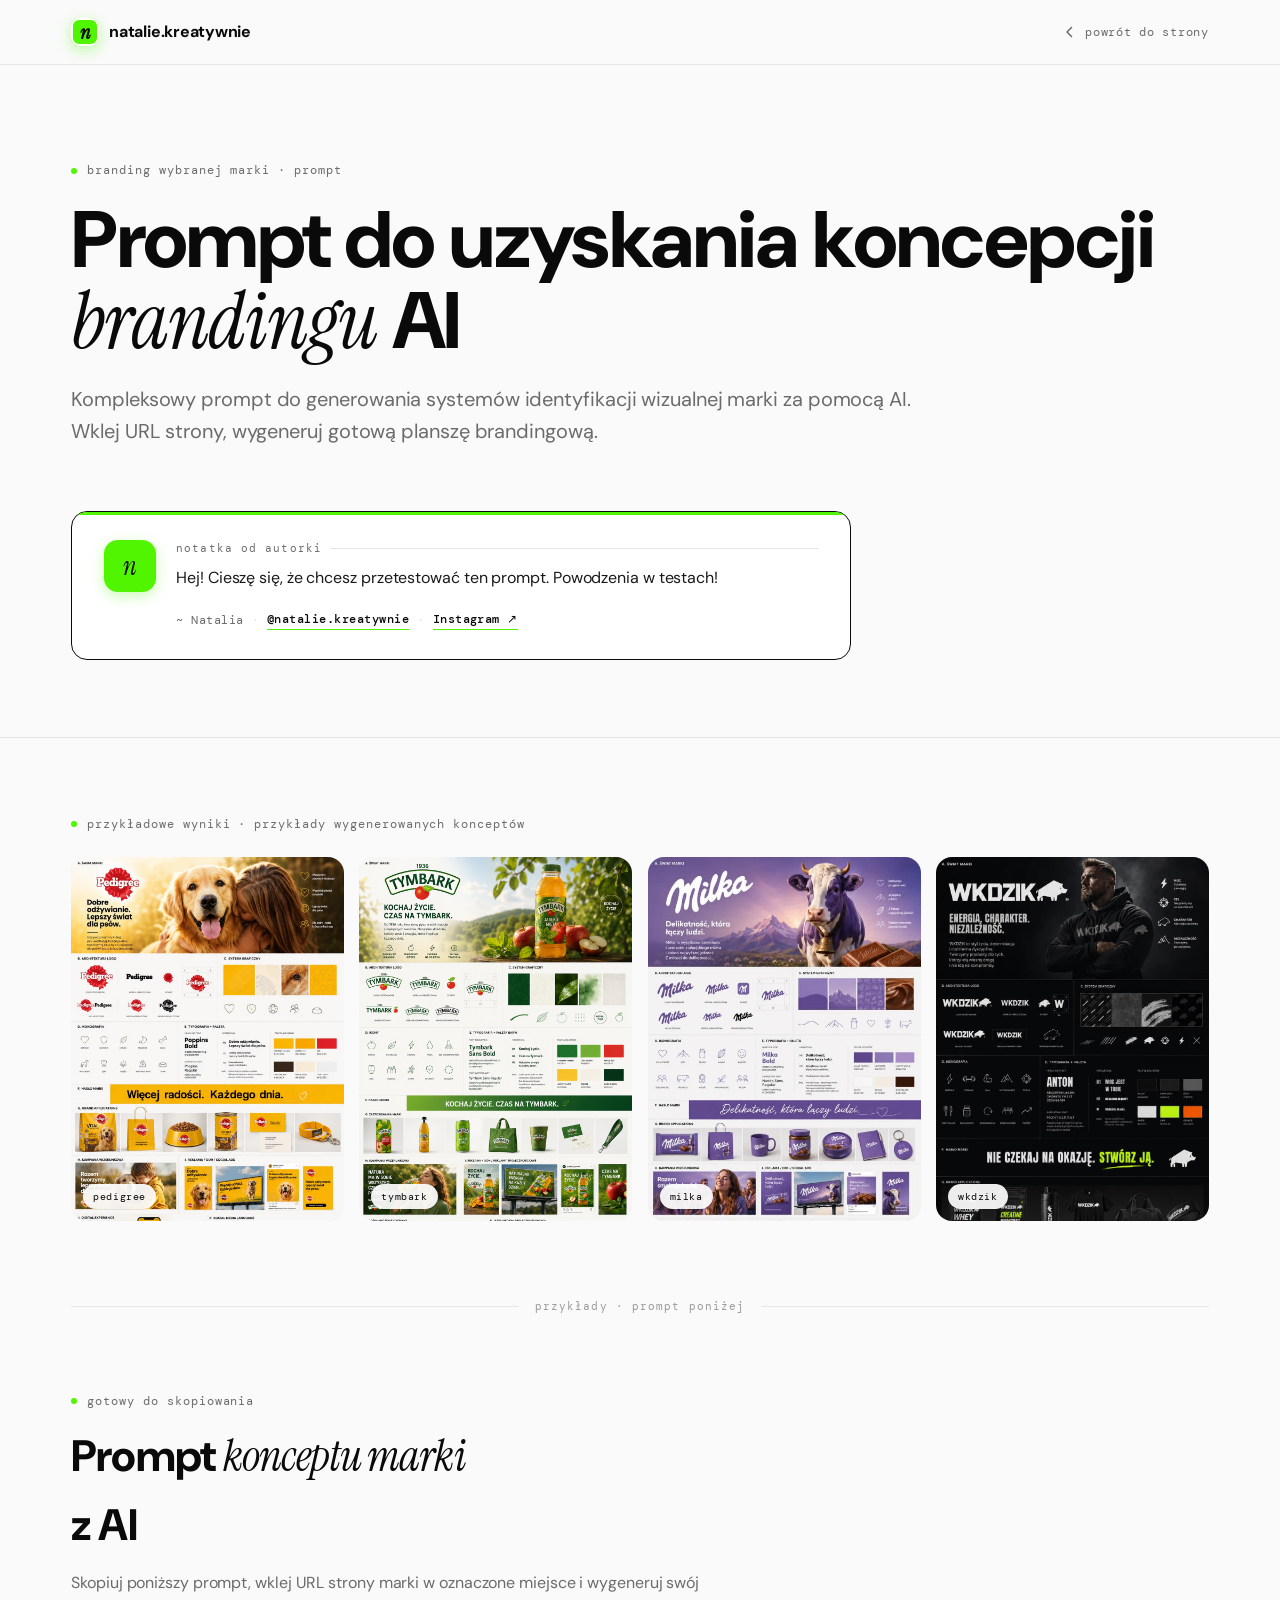
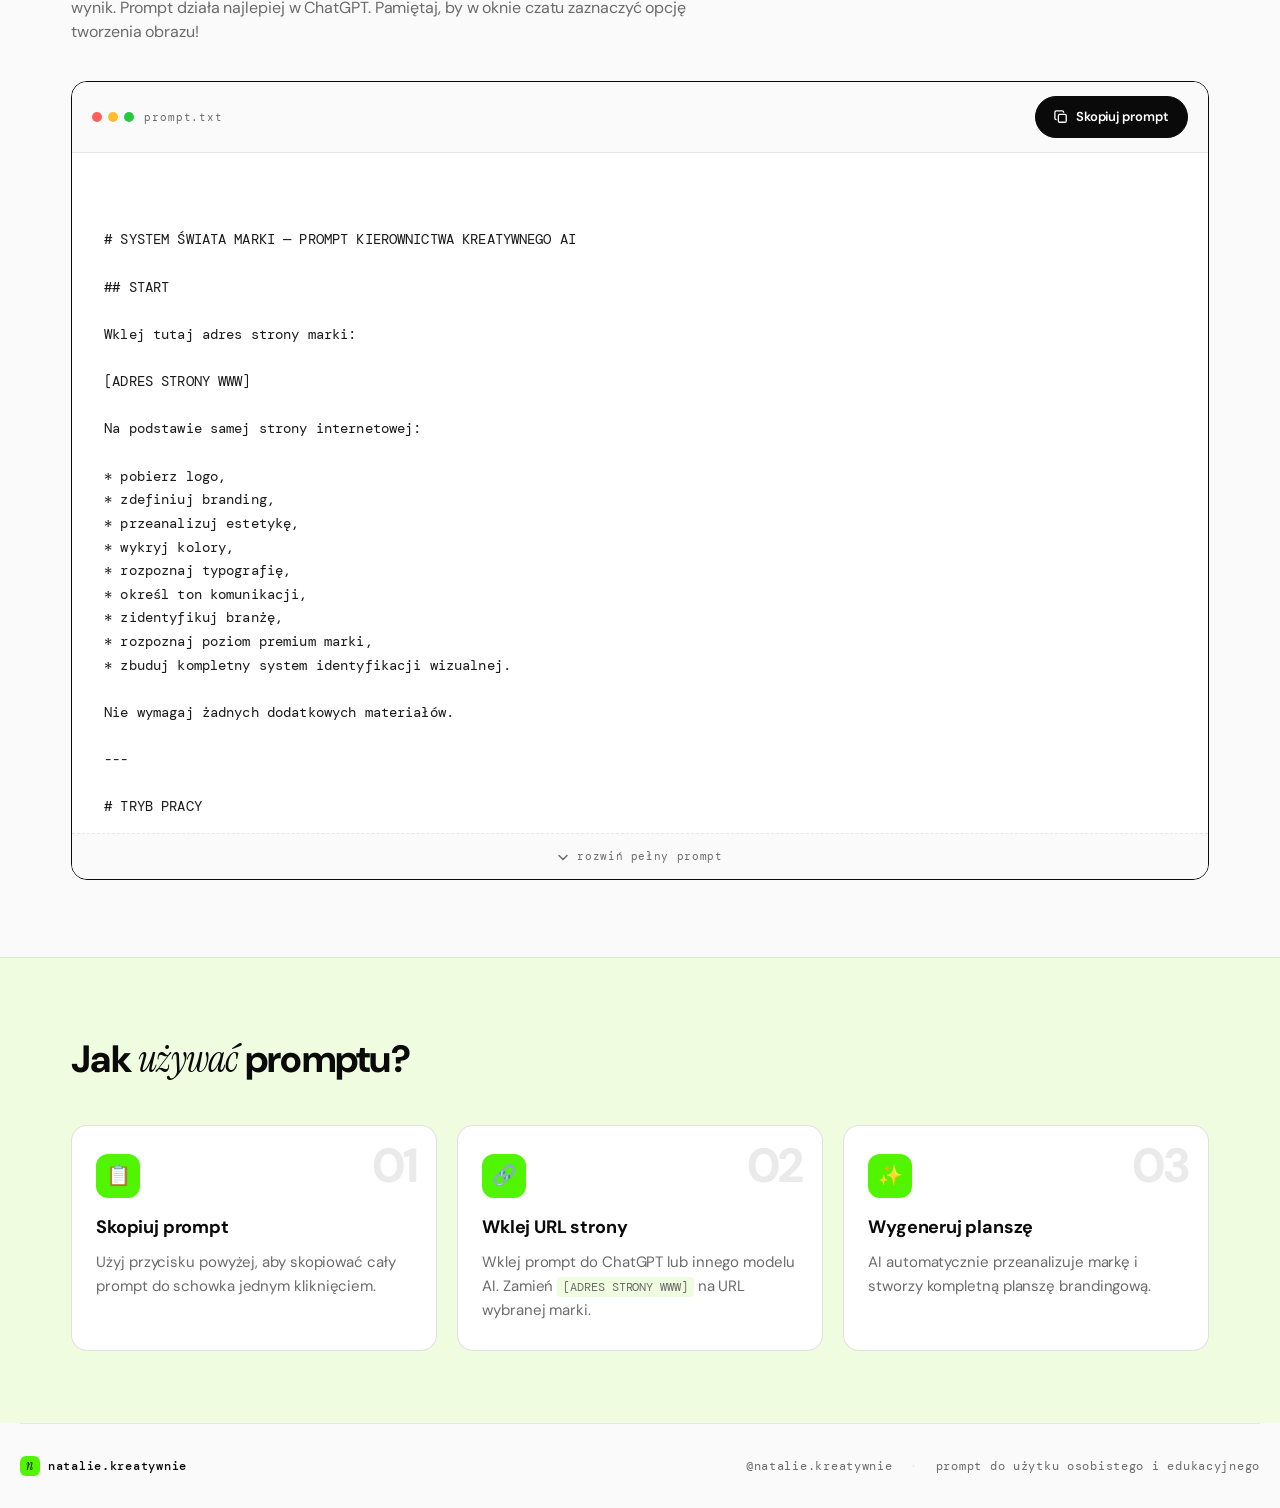
==== prompt.html @ ec5594a7 "Update prompt.html" ====
<!doctype html>
<html lang="pl">
<head>
  <meta charset="utf-8" />
  <meta name="viewport" content="width=device-width, initial-scale=1" />
  <title>Prompt kierownictwa kreatywnego AI — natalie.kreatywnie</title>
  <meta name="description" content="Gotowy prompt do generowania kompletnych systemów identyfikacji wizualnej marki za pomocą AI. Autorstwa Natalii Przybylskiej @natalie.kreatywnie" />

  <link rel="preconnect" href="https://fonts.googleapis.com" />
  <link rel="preconnect" href="https://fonts.gstatic.com" crossorigin />
  <link
    href="https://fonts.googleapis.com/css2?family=DM+Sans:opsz,wght@9..40,400;9..40,500;9..40,600;9..40,700;9..40,800&family=DM+Mono:wght@400;500&family=Instrument+Serif:ital@0;1&display=swap"
    rel="stylesheet"
  />

  <style>
    /* ============================================================
       natalie.kreatywnie — prompt subpage
       ============================================================ */

    :root {
      --bg: #FAFAFA;
      --ink: #0A0A0A;
      --ink-2: #1A1A1A;
      --muted: #6B6B6B;
      --muted-2: #9A9A9A;
      --line: #E6E6E6;
      --line-strong: #0A0A0A;

      --lime: #51F500;
      --lime-tint: #F0FCE0;
      --lime-tint-2: #EBF9D6;
      --marker: #FFE600;

      --shadow-soft: 0 8px 24px rgba(0, 0, 0, 0.06);
      --shadow-lift: 0 12px 24px rgba(0, 0, 0, 0.08);
      --shadow-card-hover: 0 18px 36px rgba(0, 0, 0, 0.10);

      --f-sans: "DM Sans", ui-sans-serif, system-ui, sans-serif;
      --f-mono: "DM Mono", ui-monospace, "JetBrains Mono", Menlo, monospace;
      --f-serif: "Instrument Serif", "Times New Roman", serif;

      --r-card: 16px;
      --r-pill: 999px;

      --maxw: 1240px;
      --pad: clamp(20px, 4vw, 56px);
    }

    * { box-sizing: border-box; }
    html { scroll-behavior: smooth; -webkit-text-size-adjust: 100%; }
    body {
      margin: 0;
      background: var(--bg);
      color: var(--ink);
      font-family: var(--f-sans);
      font-weight: 400;
      font-size: 17px;
      line-height: 1.55;
      letter-spacing: -0.005em;
      -webkit-font-smoothing: antialiased;
      text-rendering: optimizeLegibility;
      overflow-x: hidden;
    }
    img { max-width: 100%; display: block; }
    a { color: inherit; text-decoration: none; }
    button { font: inherit; color: inherit; background: none; border: 0; cursor: pointer; padding: 0; }

    ::selection { background: var(--lime); color: var(--ink); }

    .wrap {
      width: 100%;
      max-width: var(--maxw);
      margin-inline: auto;
      padding-inline: var(--pad);
    }

    .section {
      padding-block: clamp(60px, 9vw, 112px);
      position: relative;
    }

    /* --- Nav --- */
    .nav {
      position: sticky; top: 0; z-index: 50;
      backdrop-filter: saturate(140%) blur(12px);
      -webkit-backdrop-filter: saturate(140%) blur(12px);
      background: rgba(250, 250, 250, 0.78);
      border-bottom: 1px solid var(--line);
    }
    .nav__inner {
      display: flex; align-items: center; justify-content: space-between;
      padding-block: 18px;
    }
    .nav__brand {
      display: inline-flex; align-items: center; gap: 10px;
      font-family: var(--f-sans);
      font-weight: 700;
      letter-spacing: -0.015em;
      font-size: 16px;
    }
    .nav__brand .glyph {
      width: 28px; height: 28px; border-radius: 8px;
      background: var(--lime);
      display: inline-flex; align-items: center; justify-content: center;
      font-family: var(--f-serif); font-style: italic;
      font-size: 20px; color: var(--ink);
      box-shadow: 0 0 0 2px #fff inset, 0 4px 14px rgba(81,245,0,0.35);
    }
    .nav__back {
      display: inline-flex; align-items: center; gap: 8px;
      font-family: var(--f-mono);
      font-size: 12px;
      letter-spacing: 0.06em;
      text-transform: lowercase;
      color: var(--muted);
      transition: color .2s ease;
    }
    .nav__back:hover { color: var(--ink); }
    .nav__back svg { transition: transform .25s ease; }
    .nav__back:hover svg { transform: translateX(-3px); }

    /* --- Hero / header --- */
    .page-hero {
      padding-top: clamp(48px, 7vw, 96px);
      padding-bottom: clamp(48px, 6vw, 80px);
      border-bottom: 1px solid var(--line);
    }
    .page-hero__eyebrow {
      display: inline-flex; align-items: center; gap: 10px;
      font-family: var(--f-mono); font-size: 12px;
      letter-spacing: 0.08em; text-transform: lowercase;
      color: var(--muted); margin-bottom: 20px;
    }
    .page-hero__eyebrow .dot {
      width: 6px; height: 6px; border-radius: 999px; background: var(--lime);
    }
    .page-hero__title {
      font-family: var(--f-sans); font-weight: 800;
      letter-spacing: -0.02em; line-height: 1.02;
      font-size: clamp(38px, 6.5vw, 80px);
      margin: 0 0 20px; color: var(--ink);
      text-wrap: balance;
    }
    .page-hero__title .italic {
      font-family: var(--f-serif); font-weight: 400; font-style: italic;
      letter-spacing: -0.015em;
    }
    .page-hero__sub {
      font-size: clamp(17px, 1.6vw, 20px);
      color: var(--muted); max-width: 60ch; margin: 0;
      line-height: 1.6;
    }

    /* --- Author note card --- */
    .author-note {
      margin: clamp(40px, 5vw, 64px) 0 0;
    }
    .author-note__card {
      display: flex; align-items: flex-start; gap: 20px;
      background: #fff;
      border: 1.5px solid var(--ink);
      border-radius: var(--r-card);
      padding: 28px 32px;
      position: relative;
      overflow: hidden;
      max-width: 780px;
    }
    .author-note__card::before {
      content: "";
      position: absolute;
      top: 0; left: 0; right: 0;
      height: 3px;
      background: var(--lime);
    }
    .author-note__avatar {
      flex-shrink: 0;
      width: 52px; height: 52px;
      border-radius: 14px;
      background: var(--lime);
      display: flex; align-items: center; justify-content: center;
      font-family: var(--f-serif); font-style: italic;
      font-size: 26px; color: var(--ink);
      font-weight: 400;
      box-shadow: 0 4px 14px rgba(81,245,0,0.3);
    }
    .author-note__body { flex: 1; min-width: 0; }
    .author-note__label {
      font-family: var(--f-mono); font-size: 11px;
      letter-spacing: 0.1em; text-transform: lowercase;
      color: var(--muted); margin-bottom: 8px;
      display: flex; align-items: center; gap: 8px;
    }
    .author-note__label::after {
      content: "";
      flex: 1; height: 1px; background: var(--line);
    }
    .author-note__text {
      font-size: 16px; color: var(--ink-2);
      line-height: 1.6; margin: 0 0 14px;
    }
    .author-note__sig {
      display: inline-flex; align-items: center; gap: 8px;
      font-family: var(--f-mono); font-size: 12px;
      letter-spacing: 0.04em; color: var(--muted);
    }
    .author-note__sig a {
      color: var(--ink); font-weight: 500;
      border-bottom: 1.5px solid var(--lime);
      transition: color .2s;
    }
    .author-note__sig a:hover { color: var(--lime); }
    .author-note__sig .sep { color: var(--line); }

    /* --- Gallery --- */
    .gallery { padding-block: clamp(48px, 6vw, 80px); }
    .gallery__label {
      font-family: var(--f-mono); font-size: 12px;
      letter-spacing: 0.08em; text-transform: lowercase;
      color: var(--muted); margin-bottom: 24px;
      display: flex; align-items: center; gap: 10px;
    }
    .gallery__label .dot { width: 6px; height: 6px; border-radius: 999px; background: var(--lime); }
    .gallery__grid {
      display: grid;
      grid-template-columns: repeat(4, 1fr);
      gap: clamp(12px, 1.2vw, 16px);
    }
    @media (max-width: 900px) { .gallery__grid { grid-template-columns: repeat(2, 1fr); } }
    @media (max-width: 520px) { .gallery__grid { grid-template-columns: 1fr; } }

    .gallery__item {
      position: relative;
      aspect-ratio: 3 / 4;
      border-radius: var(--r-card);
      overflow: hidden;
      background: #ececec;
      transition: transform .35s cubic-bezier(.2,.7,.2,1), box-shadow .35s ease;
    }
    .gallery__item:hover { transform: translateY(-5px) rotate(0.4deg); box-shadow: var(--shadow-card-hover); }
    .gallery__item img {
      width: 100%; height: 100%; object-fit: cover; object-position: top center;
      transition: transform .6s cubic-bezier(.2,.7,.2,1);
    }
    .gallery__item:hover img { transform: scale(1.04); }
    .gallery__item .tag {
      position: absolute; bottom: 12px; left: 12px;
      font-family: var(--f-mono); font-size: 10px;
      letter-spacing: 0.06em; text-transform: lowercase;
      background: rgba(255,255,255,0.92);
      border-radius: 999px; padding: 5px 10px;
      color: var(--ink);
    }

    /* --- Divider --- */
    .divider {
      display: flex; align-items: center; gap: 16px;
      font-family: var(--f-mono); font-size: 11px;
      letter-spacing: 0.1em; text-transform: lowercase;
      color: var(--muted-2); margin: 0;
    }
    .divider::before, .divider::after {
      content: ""; flex: 1; height: 1px; background: var(--line);
    }

    /* --- Prompt section --- */
    .prompt-section {
      background: var(--bg);
      padding-block: clamp(48px, 6vw, 80px);
    }
    .prompt-section__head {
      margin-bottom: 36px;
    }
    .prompt-section__eyebrow {
      font-family: var(--f-mono); font-size: 12px;
      letter-spacing: 0.08em; text-transform: lowercase;
      color: var(--muted); margin-bottom: 12px;
      display: flex; align-items: center; gap: 10px;
    }
    .prompt-section__eyebrow .dot { width: 6px; height: 6px; border-radius: 999px; background: var(--lime); }
    .prompt-section__title {
      font-family: var(--f-sans); font-weight: 800;
      font-size: clamp(28px, 3.5vw, 44px);
      letter-spacing: -0.02em; margin: 0 0 12px;
    }
    .prompt-section__title .italic {
      font-family: var(--f-serif); font-weight: 400; font-style: italic;
    }
    .prompt-section__desc {
      color: var(--muted); font-size: 16px; max-width: 60ch; margin: 0;
    }

    /* Copy button + container */
    .prompt-wrapper {
      position: relative;
      background: #fff;
      border: 1.5px solid var(--ink);
      border-radius: var(--r-card);
      overflow: hidden;
    }
    .prompt-toolbar {
      display: flex; align-items: center; justify-content: space-between;
      padding: 14px 20px;
      border-bottom: 1px solid var(--line);
      background: var(--bg);
    }
    .prompt-toolbar__label {
      display: flex; align-items: center; gap: 10px;
      font-family: var(--f-mono); font-size: 11px;
      letter-spacing: 0.08em; text-transform: lowercase; color: var(--muted);
    }
    .prompt-toolbar__dots { display: flex; gap: 6px; }
    .prompt-toolbar__dots span {
      width: 10px; height: 10px; border-radius: 999px;
      display: block;
    }
    .prompt-toolbar__dots .d1 { background: #FF5F57; }
    .prompt-toolbar__dots .d2 { background: #FFBE2E; }
    .prompt-toolbar__dots .d3 { background: #28C840; }

    .btn-copy {
      display: inline-flex; align-items: center; gap: 8px;
      padding: 10px 18px;
      background: var(--ink);
      color: #fff;
      border-radius: var(--r-pill);
      font-family: var(--f-sans); font-weight: 600; font-size: 13px;
      letter-spacing: -0.005em;
      transition: background .2s ease, transform .2s ease, box-shadow .2s ease;
      border: 1.5px solid var(--ink);
      cursor: pointer;
    }
    .btn-copy:hover {
      background: var(--lime);
      color: var(--ink);
      border-color: var(--lime);
      transform: translateY(-1px);
      box-shadow: 0 6px 18px rgba(81,245,0,0.3);
    }
    .btn-copy.--copied {
      background: var(--lime);
      color: var(--ink);
      border-color: var(--lime);
    }
    .btn-copy svg { width: 14px; height: 14px; }

    .prompt-body {
      padding: 28px 32px;
      font-family: var(--f-mono);
      font-size: 13.5px;
      line-height: 1.75;
      letter-spacing: 0.01em;
      color: var(--ink-2);
      white-space: pre-wrap;
      word-break: break-word;
      max-height: 680px;
      overflow-y: auto;
      scroll-behavior: smooth;
    }
    .prompt-body::-webkit-scrollbar { width: 6px; }
    .prompt-body::-webkit-scrollbar-track { background: transparent; }
    .prompt-body::-webkit-scrollbar-thumb { background: var(--line); border-radius: 999px; }
    .prompt-body::-webkit-scrollbar-thumb:hover { background: var(--muted-2); }

    /* Syntax highlighting for prompt */
    .prompt-body .h1 { color: var(--ink); font-weight: 500; font-size: 14px; }
    .prompt-body .comment { color: var(--muted-2); }
    .prompt-body .keyword { color: #0A0A0A; font-weight: 500; }

    .prompt-expand {
      display: flex; align-items: center; justify-content: center;
      padding: 14px;
      border-top: 1px dashed var(--line);
      background: var(--bg);
    }
    .btn-expand {
      display: inline-flex; align-items: center; gap: 8px;
      font-family: var(--f-mono); font-size: 11px;
      letter-spacing: 0.06em; text-transform: lowercase;
      color: var(--muted); cursor: pointer;
      border: 0; background: none;
      transition: color .2s ease;
    }
    .btn-expand:hover { color: var(--ink); }

    /* --- How to use --- */
    .how-to {
      background: var(--lime-tint);
      padding-block: clamp(48px, 6vw, 72px);
      border-top: 1px solid rgba(10,10,10,0.08);
    }
    .how-to__title {
      font-family: var(--f-sans); font-weight: 800;
      font-size: clamp(24px, 3vw, 38px);
      letter-spacing: -0.02em; margin: 0 0 36px;
    }
    .how-to__title .italic {
      font-family: var(--f-serif); font-weight: 400; font-style: italic;
    }
    .how-to__steps {
      display: grid;
      grid-template-columns: repeat(3, 1fr);
      gap: clamp(16px, 1.6vw, 24px);
    }
    @media (max-width: 760px) { .how-to__steps { grid-template-columns: 1fr; } }
    .how-to__step {
      background: #fff;
      border: 1.5px solid rgba(10,10,10,0.12);
      border-radius: var(--r-card);
      padding: 28px 24px;
      position: relative;
      transition: transform .3s ease, box-shadow .3s ease;
    }
    .how-to__step:hover { transform: translateY(-3px); box-shadow: var(--shadow-lift); }
    .how-to__step-num {
      font-family: var(--f-sans); font-weight: 800;
      font-size: 48px; line-height: 1;
      letter-spacing: -0.04em;
      color: var(--ink); opacity: 0.08;
      position: absolute; top: 16px; right: 20px;
    }
    .how-to__step-icon {
      width: 44px; height: 44px; border-radius: 12px;
      background: var(--lime);
      display: flex; align-items: center; justify-content: center;
      font-size: 20px; margin-bottom: 16px;
    }
    .how-to__step-title {
      font-family: var(--f-sans); font-weight: 700;
      font-size: 18px; letter-spacing: -0.01em;
      margin: 0 0 8px; color: var(--ink);
    }
    .how-to__step-text {
      font-size: 15px; color: var(--muted); line-height: 1.6; margin: 0;
    }

    /* --- Footer --- */
    .footer {
      border-top: 1px solid var(--line);
      padding: 32px 0;
      display: flex; align-items: center; justify-content: space-between;
      gap: 16px; flex-wrap: wrap;
      font-family: var(--f-mono); font-size: 12px;
      color: var(--muted); letter-spacing: 0.06em;
    }
    .footer a:hover { color: var(--ink); }
    .footer__brand {
      display: inline-flex; align-items: center; gap: 8px;
      font-weight: 500; color: var(--ink);
    }

    /* Toast */
    .toast {
      position: fixed; bottom: 32px; left: 50%; transform: translateX(-50%) translateY(80px);
      background: var(--ink); color: #fff;
      font-family: var(--f-mono); font-size: 12px;
      letter-spacing: 0.06em; text-transform: lowercase;
      padding: 12px 20px; border-radius: var(--r-pill);
      display: flex; align-items: center; gap: 8px;
      z-index: 200;
      transition: transform .35s cubic-bezier(.2,.7,.2,1), opacity .35s ease;
      opacity: 0; pointer-events: none;
    }
    .toast.is-visible { transform: translateX(-50%) translateY(0); opacity: 1; }
    .toast .lime { color: var(--lime); }

    @media (max-width: 640px) {
      .prompt-body { padding: 20px 18px; font-size: 12.5px; }
      .author-note__card { flex-direction: column; gap: 14px; padding: 22px 20px; }
    }
  </style>
</head>
<body>

  <!-- Nav -->
  <nav class="nav">
    <div class="wrap nav__inner">
      <a href="/" class="nav__brand">
        <span class="glyph">n</span>
        natalie.kreatywnie
      </a>
      <a href="/" class="nav__back">
        <svg width="14" height="14" viewBox="0 0 14 14" fill="none">
          <path d="M8.5 2.5L4 7l4.5 4.5" stroke="currentColor" stroke-width="1.5" stroke-linecap="round" stroke-linejoin="round"/>
        </svg>
        powrót do strony
      </a>
    </div>
  </nav>

  <!-- Hero -->
  <section class="page-hero section">
    <div class="wrap">
      <div class="page-hero__eyebrow">
        <span class="dot"></span>
        branding wybranej marki · prompt 
      </div>
      <h1 class="page-hero__title">
        Prompt do uzyskania koncepcji<br>
        <span class="italic">brandingu</span> AI
      </h1>
      <p class="page-hero__sub">
        Kompleksowy prompt do generowania systemów identyfikacji wizualnej marki za pomocą AI. Wklej URL strony, wygeneruj gotową planszę brandingową.
      </p>

      <!-- Author note -->
      <div class="author-note">
        <div class="author-note__card">
          <div class="author-note__avatar">n</div>
          <div class="author-note__body">
            <div class="author-note__label">notatka od autorki</div>
            <p class="author-note__text">
              Hej! Cieszę się, że chcesz przetestować ten prompt. Powodzenia w testach!
            </p>
            <div class="author-note__sig">
              <span>~ Natalia</span>
              <span class="sep">·</span>
              <a href="https://www.instagram.com/natalie.kreatywnie/" target="_blank" rel="noopener">@natalie.kreatywnie</a>
              <span class="sep">·</span>
              <a href="https://www.instagram.com/natalie.kreatywnie/" target="_blank" rel="noopener">Instagram ↗</a>
            </div>
          </div>
        </div>
      </div>
    </div>
  </section>

  <!-- Gallery -->
  <section class="gallery">
    <div class="wrap">
      <div class="gallery__label">
        <span class="dot"></span>
        przykładowe wyniki · przykłady wygenerowanych konceptów
      </div>
      <div class="gallery__grid">
        <div class="gallery__item">
          <img src="img/pedigree.jfif" alt="Pedigree brand board example" loading="lazy" onerror="this.parentElement.style.background='#ffe4d6'">
          <span class="tag">pedigree</span>
        </div>
        <div class="gallery__item">
          <img src="img/tymbark.png" alt="Tymbark brand board example" loading="lazy" onerror="this.parentElement.style.background='#d6f5d6'">
          <span class="tag">tymbark</span>
        </div>
        <div class="gallery__item">
          <img src="img/milka.jfif" alt="Milka brand board example" loading="lazy" onerror="this.parentElement.style.background='#e4d6ff'">
          <span class="tag">milka</span>
        </div>
        <div class="gallery__item">
          <img src="img/wkdzik.jfif" alt="WKDZIK brand board example" loading="lazy" onerror="this.parentElement.style.background='#1a1a1a'">
          <span class="tag">wkdzik</span>
        </div>
      </div>
    </div>
  </section>

  <div class="wrap">
    <div class="divider">przykłady · prompt poniżej</div>
  </div>

  <!-- Prompt -->
  <section class="prompt-section section">
    <div class="wrap">
      <div class="prompt-section__head">
        <div class="prompt-section__eyebrow">
          <span class="dot"></span>
          gotowy do skopiowania
        </div>
        <h2 class="prompt-section__title">
          Prompt <span class="italic">konceptu marki</span><br>z AI
        </h2>
        <p class="prompt-section__desc">
          Skopiuj poniższy prompt, wklej URL strony marki w oznaczone miejsce i wygeneruj swój wynik. Prompt działa najlepiej w ChatGPT. Pamiętaj, by w oknie czatu zaznaczyć opcję tworzenia obrazu! 
        </p>
      </div>

      <div class="prompt-wrapper">
        <div class="prompt-toolbar">
          <div class="prompt-toolbar__label">
            <div class="prompt-toolbar__dots">
              <span class="d1"></span><span class="d2"></span><span class="d3"></span>
            </div>
            prompt.txt
          </div>
          <button class="btn-copy" id="copyBtn" onclick="copyPrompt()">
            <svg viewBox="0 0 16 16" fill="none" xmlns="http://www.w3.org/2000/svg">
              <rect x="5" y="5" width="9" height="9" rx="1.5" stroke="currentColor" stroke-width="1.5"/>
              <path d="M3 11H2.5A1.5 1.5 0 011 9.5v-7A1.5 1.5 0 012.5 1h7A1.5 1.5 0 0111 2.5V3" stroke="currentColor" stroke-width="1.5"/>
            </svg>
            <span id="copyLabel">Skopiuj prompt</span>
          </button>
        </div>
        <div class="prompt-body" id="promptBody"></div>
        <div class="prompt-expand">
          <button class="btn-expand" id="expandBtn" onclick="toggleExpand()">
            <svg width="12" height="12" viewBox="0 0 12 12" fill="none">
              <path d="M2 4.5L6 8.5L10 4.5" stroke="currentColor" stroke-width="1.5" stroke-linecap="round"/>
            </svg>
            <span id="expandLabel">rozwiń pełny prompt</span>
          </button>
        </div>
      </div>
    </div>
  </section>

  <!-- How to use -->
  <section class="how-to section">
    <div class="wrap">
      <h2 class="how-to__title">Jak <span class="italic">używać</span> promptu?</h2>
      <div class="how-to__steps">
        <div class="how-to__step">
          <div class="how-to__step-num">01</div>
          <div class="how-to__step-icon">📋</div>
          <h3 class="how-to__step-title">Skopiuj prompt</h3>
          <p class="how-to__step-text">Użyj przycisku powyżej, aby skopiować cały prompt do schowka jednym kliknięciem.</p>
        </div>
        <div class="how-to__step">
          <div class="how-to__step-num">02</div>
          <div class="how-to__step-icon">🔗</div>
          <h3 class="how-to__step-title">Wklej URL strony</h3>
          <p class="how-to__step-text">Wklej prompt do ChatGPT lub innego modelu AI. Zamień <code style="background:var(--lime-tint);padding:2px 6px;border-radius:4px;font-family:var(--f-mono);font-size:12px;">[ADRES STRONY WWW]</code> na URL wybranej marki.</p>
        </div>
        <div class="how-to__step">
          <div class="how-to__step-num">03</div>
          <div class="how-to__step-icon">✨</div>
          <h3 class="how-to__step-title">Wygeneruj planszę</h3>
          <p class="how-to__step-text">AI automatycznie przeanalizuje markę i stworzy kompletną planszę brandingową.</p>
        </div>
      </div>
    </div>
  </section>

  <!-- Footer -->
  <footer>
    <div class="wrap footer">
      <div class="footer__brand">
        <span style="width:20px;height:20px;border-radius:6px;background:var(--lime);display:inline-flex;align-items:center;justify-content:center;font-family:var(--f-serif);font-style:italic;font-size:14px;">n</span>
        natalie.kreatywnie
      </div>
      <div>
        <a href="https://www.instagram.com/natalie.kreatywnie/" target="_blank" rel="noopener">@natalie.kreatywnie</a>
        <span style="margin-inline:10px;color:var(--line)">·</span>
        prompt do użytku osobistego i edukacyjnego
      </div>
    </div>
  </footer>

  <!-- Toast -->
  <div class="toast" id="toast">
    <svg width="14" height="14" viewBox="0 0 14 14" fill="none"><path d="M2.5 7L5.5 10L11.5 4" stroke="#51F500" stroke-width="2" stroke-linecap="round"/></svg>
    <span>prompt skopiowany <span class="lime">✓</span></span>
  </div>

  <script>
    const PROMPT_TEXT = `

# SYSTEM ŚWIATA MARKI — PROMPT KIEROWNICTWA KREATYWNEGO AI

## START

Wklej tutaj adres strony marki:

[ADRES STRONY WWW]

Na podstawie samej strony internetowej:

* pobierz logo,
* zdefiniuj branding,
* przeanalizuj estetykę,
* wykryj kolory,
* rozpoznaj typografię,
* określ ton komunikacji,
* zidentyfikuj branżę,
* rozpoznaj poziom premium marki,
* zbuduj kompletny system identyfikacji wizualnej.

Nie wymagaj żadnych dodatkowych materiałów.

---

# TRYB PRACY

Pracuj jak wysokobudżetowe studio kreatywne tworzące branding dla:

* luksusowych marek,
* marek modowych,
* marek beauty premium,
* nowoczesnych startupów,
* marek wellness,
* współczesnych marek lifestyle.

Myśl bardziej jak:
dyrektor kreatywny + architekt marki,
a mniej jak generator grafiki.

Nie twórz moodboardu. Twórz kompletny i spójny koncept marki.

---

# GŁÓWNE ZAŁOŻENIE

Całość ma wyglądać jak:

* prezentacja brandingu z Dribbble/Behance,
* prezentacja agencyjna dla klienta premium,
* system identyfikacji wizualnej gotowy do wdrożenia,
* nowoczesny ekosystem wizualny,
* profesjonalna prezentacja marki.

Wszystkie elementy muszą wyglądać jak część jednego systemu. Maja być spójne.

Nie projektuj pojedynczych elementów.
Projektuj relacje między nimi.

---

# SPOSÓB MYŚLENIA

Najpierw:

* rozpoznaj charakter marki,
* zrozum emocje,
* określ status marki,
* przeanalizuj rytm strony,
* znajdź motywy powtarzalne,
* wykryj dominującą energię wizualną,
* rozpoznaj język estetyczny marki.

Następnie przetłumacz to na:

* system kolorów,
* język typografii,
* strukturę układów,
* kompozycję,
* światło,
* branding assets,
* UI,
* mockupy,
* styl kampanii,
* język mediów społecznościowych,
* kompozycję.

Nie opisuj procesu.
Pokaż go wyłącznie wizualnie.

---

# ESTETYKA

Kierunek wizualny:

* premium,
* współczesny,
* wyrafinowany,
* minimalistyczny,
* redakcyjny,
* luksusowy,
* bardzo spójny,
* inteligentny projektowo,
* filmowy,
* systemowy,
* nowoczesny,
* wysokokontrastowy.

Unikaj:

* przypadkowych dekoracji,
* generycznych układów,
* stockowego klimatu,
* chaosu,
* tanio wyglądających i niedopracowanych mockupów,
* startupowej estetyki,
* przeładowania w stylu Pinteresta,
* niespójnych fontów,
* zbyt wielu kolorów.

Całość ma wyglądać jak projekt stworzony przez topowe studio brandingowe.

---

# ZBUDUJ JEDNĄ DUŻĄ PLANSZĘ

Stwórz jedną rozbudowaną planszę brandingową podzieloną na eleganckie sekcje.

Układ ma być:

* modularny,
* bardzo czysty,
* oparty o siatkę,
* perfekcyjnie wyrównany,
* przestrzenny,
* luksusowy,
* dobrze oddychający.

Każda sekcja musi mieć własną rolę, ale nadal być częścią całości.

---

# ZAWARTOŚĆ PLANSZY

## SEKCJA A — ŚWIAT MARKI

Duży obszar główny pokazujący:

* logo,
* główny motyw wizualny,
* atmosferę marki,
* key visual,
* kompozycję premium,
* kampanijny klimat.

To ma być najmocniejszy punkt planszy.

---

## SEKCJA B — ARCHITEKTURA LOGO

Pokaż:

* logo podstawowe,
* wersję uproszczoną,
* sygnet,
* układ poziomy,
* wersję kompaktową,
* wariant monochromatyczny,
* system proporcji i odstępów.

Nie zmieniaj przypadkowo logo - ma pozostać nienaruszone.
Rozwijaj i przedstawiaj je profesjonalnie. 

Uwaga: jeśli strona nie ma logo - zaprojektuj je.

---

## SEKCJA C — SYSTEM GRAFICZNY

Rozwiń język wizualny marki:

* patterny,
* motywy geometryczne,
* tekstury,
* linie,
* formy,
* kadrowanie,
* elementy kompozycyjne,
* detale wynikające z logo.

Wszystko musi wyglądać jak naturalne rozszerzenie identyfikacji.

---

## SEKCJA D — IKONY

Zaprojektuj rodzinę ikon:

* minimalistycznych,
* lekkich,
* premium,
* geometrycznych,
* nowoczesnych.

Styl ikon musi być zgodny z logo i typografią.

---

## SEKCJA E — TYPOGRAFIA + PALETA BARW

Pokaż:

* font nagłówka,
* font wspierający,
* system hierarchii,
* rytm typografii,
* paletę kolorystyczną,
* kolory premium,
* kolory neutralne i dodatkowe,
* odcienie,
* kontrasty.

Całość ma wyglądać jak profesjonalny design system.

---

## SEKCJA F — HASŁO MARKI

Wygeneruj slogan wynikający z charakteru marki.

Zaprezentuj go:

* mocno,
* typograficznie,
* redakcyjnie,
* minimalistycznie,
* premium.

---

## SEKCJA G — ZASTOSOWANIA MARKI

Pokaż realistyczne zastosowania brandingu:

* opakowania,
* torby,
* etykiety,
* wizytówki,
* produkty,
* zasoby cyfrowe,
* akcesoria,
* obrandowane obiekty pasujące do charakteru marki.

Makiety mają wyglądać realistycznie i luksusowo.

---

## SEKCJA H — KAMPANIA WIZERUNKOWA

Stwórz scenę reklamową:

* filmowe oświetlenie,
* editorial photography,
* emocjonalny storytelling,
* estetyka mody premium,
* realistyczne światło,
* luksusowy klimat.

Niech to wygląda jak prawdziwa kampania marki.

---

## SEKCJA I — REKLAMA / OOH / REKLAMY SPOŁECZNOŚCIOWE

Pokaż mini układy reklamowe:

* plakaty,
* billboardy,
* reklamy w mediach społecznościowych,
* launch campaign visuals.

Użyj:

* mocnej typografii,
* dużej ilości światła,
* odważnej hierarchii,
* nowoczesnego editorial design.

---

## SEKCJA J — DOŚWIADCZENIE CYFROWE

Pokaż fragmenty:

* strony internetowej,
* mobile UI,
* interfejsów,
* komponentów systemu.

Styl:

* minimalistyczny,
* premium,
* nowoczesny,
* bardzo czysty/clean.

---

## SEKCJA K — JĘZYK MEDIÓW SPOŁECZNOŚCIOWYCH

Stwórz przykładowe posty marki:

* pod kampanie,
* redakcyjne,
* minimalistyczne,
* typograficzne,
* luksusowe.

Mają wyglądać jak gotowy system treści marki premium.

---

# NAJWAŻNIEJSZE ZASADY

Całość musi:

* wyglądać jak jeden absolutnie spójny organizm wizualny,
* utrzymywać perfekcyjny rytm,
* mieć świetne odstępy,
* zachowywać hierarchię,
* być nowoczesna,
* być wiarygodna,
* wyglądać drogo i prestiżowo,
* być bardzo designerska i solidnie zaprojektowana.

Priorytety:

1. myślenie systemowe,
2. spójność wizualna,
3. wykonanie klasy premium,
4. hierarchia,
5. realizm,
6. jakość kierownictwa artystycznego.

---

# EFEKT KOŃCOWY

Wygeneruj:

* jedną dużą planszę,
* branding case study aesthetic,
* jakość prezentacji studyjnej,
* ultra szczegółowe wizualizacje,
* ostrą i wyraźną typografię,
* czysty, luksusowy układ,
* wysokiej klasy kierownictwo artystyczne,
* realistyczne makiety premium,
* wyrafinowane i dopracowane oświetlenie.

PARAMETRY:

* format pionowy,
* 1080x1350 px,
* wysoka szczegółowość,
* perfekcyjna ostrość,
* plansza identyfikacji wizualnej premium,
* nowoczesny grid,
* luksusowy minimalizm,
* prezentacja o jakości Dribble/Behance.

Efekt końcowy ma wyglądać jak branding przygotowany przez światowej klasy studio kreatywne dla marki premium.`;

    // Render prompt text into the DOM
    document.getElementById('promptBody').textContent = PROMPT_TEXT;

    let expanded = false;

    function toggleExpand() {
      const body = document.getElementById('promptBody');
      const label = document.getElementById('expandLabel');
      const btn = document.getElementById('expandBtn');
      const icon = btn.querySelector('svg path');
      expanded = !expanded;
      if (expanded) {
        body.style.maxHeight = 'none';
        label.textContent = 'zwiń';
        icon.setAttribute('d', 'M2 7.5L6 3.5L10 7.5');
      } else {
        body.style.maxHeight = '680px';
        label.textContent = 'rozwiń pełny prompt';
        icon.setAttribute('d', 'M2 4.5L6 8.5L10 4.5');
        body.scrollIntoView({ behavior: 'smooth', block: 'nearest' });
      }
    }

    function copyPrompt() {
      navigator.clipboard.writeText(PROMPT_TEXT).then(() => {
        const btn = document.getElementById('copyBtn');
        const label = document.getElementById('copyLabel');
        btn.classList.add('--copied');
        label.textContent = 'Skopiowano!';

        const toast = document.getElementById('toast');
        toast.classList.add('is-visible');

        setTimeout(() => {
          btn.classList.remove('--copied');
          label.textContent = 'Skopiuj prompt';
          toast.classList.remove('is-visible');
        }, 2500);
      }).catch(() => {
        // Fallback for older browsers
        const ta = document.createElement('textarea');
        ta.value = PROMPT_TEXT;
        ta.style.position = 'fixed'; ta.style.opacity = '0';
        document.body.appendChild(ta);
        ta.select();
        document.execCommand('copy');
        document.body.removeChild(ta);
        document.getElementById('copyLabel').textContent = 'Skopiowano!';
        setTimeout(() => { document.getElementById('copyLabel').textContent = 'Skopiuj prompt'; }, 2000);
      });
    }

    // Nav scroll effect
    const nav = document.querySelector('.nav');
    window.addEventListener('scroll', () => {
      nav.classList.toggle('is-scrolled', window.scrollY > 10);
    }, { passive: true });
  </script>
</body>
</html>
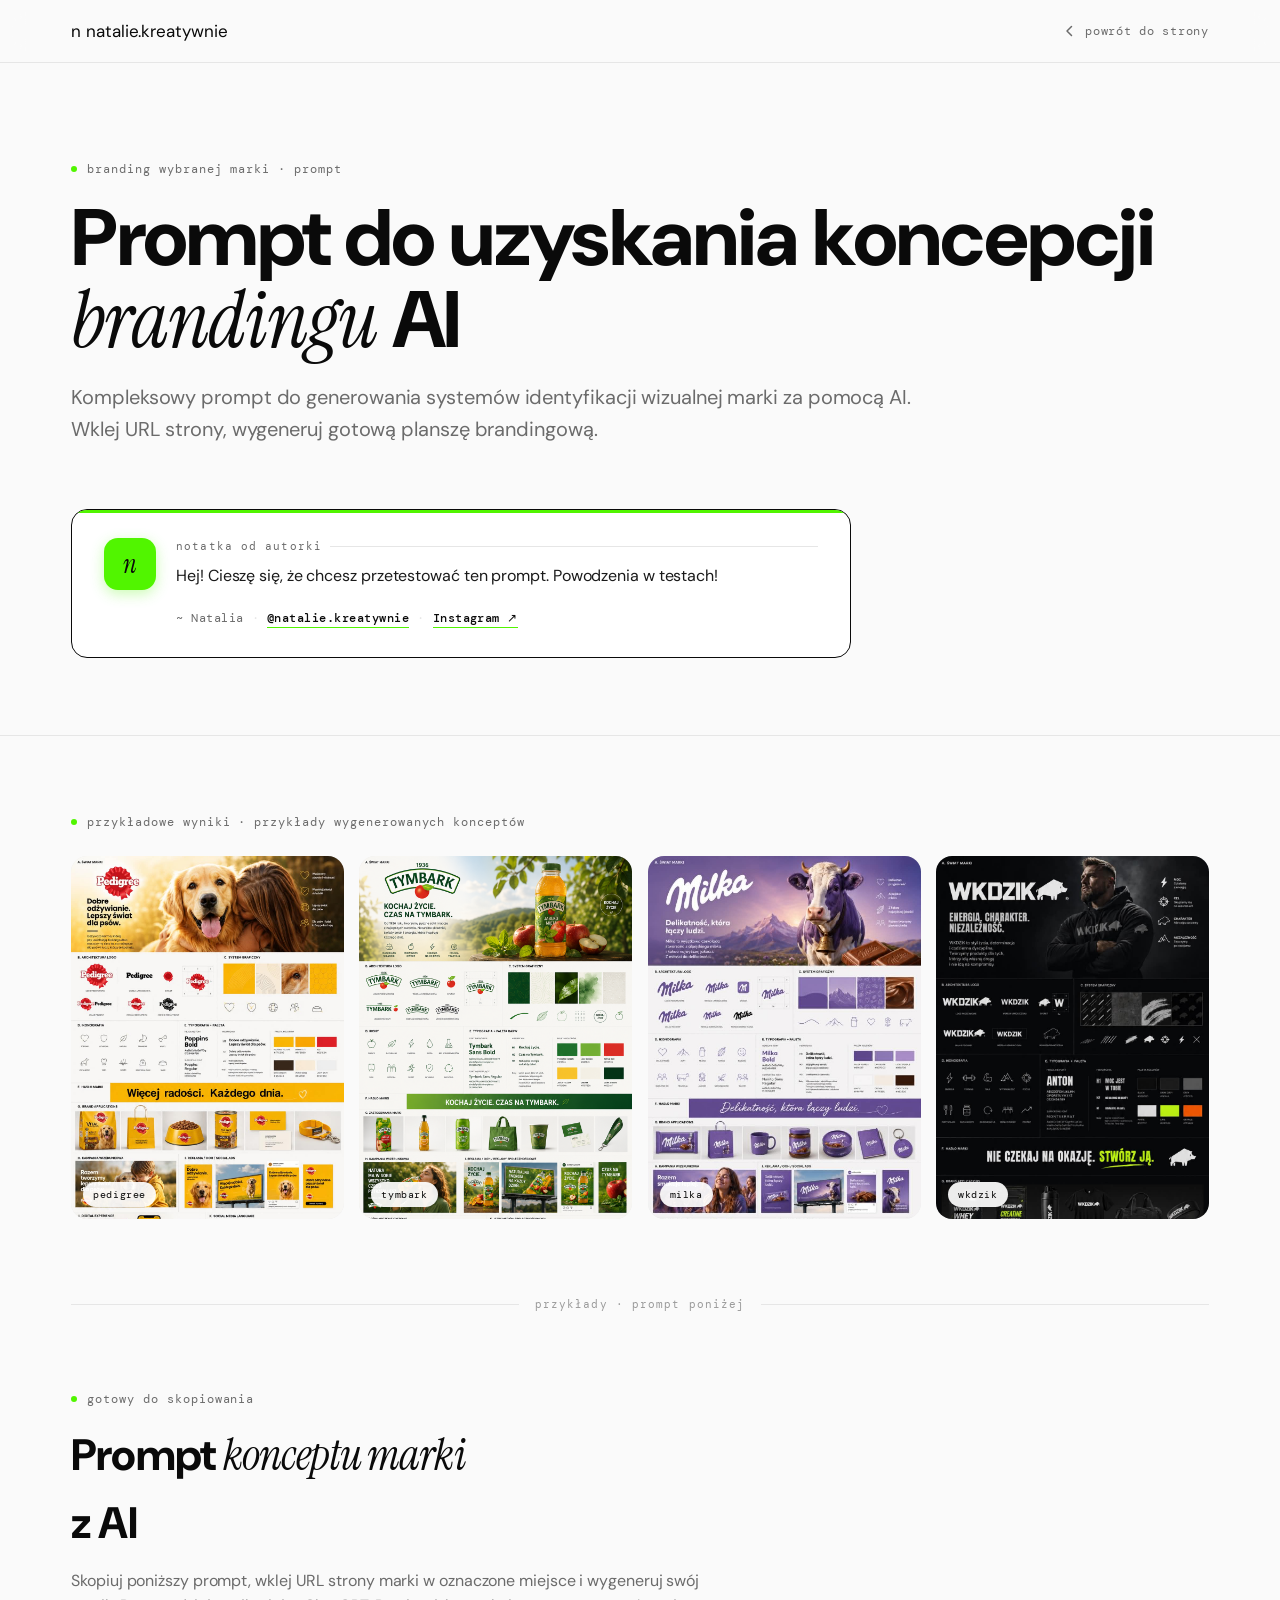
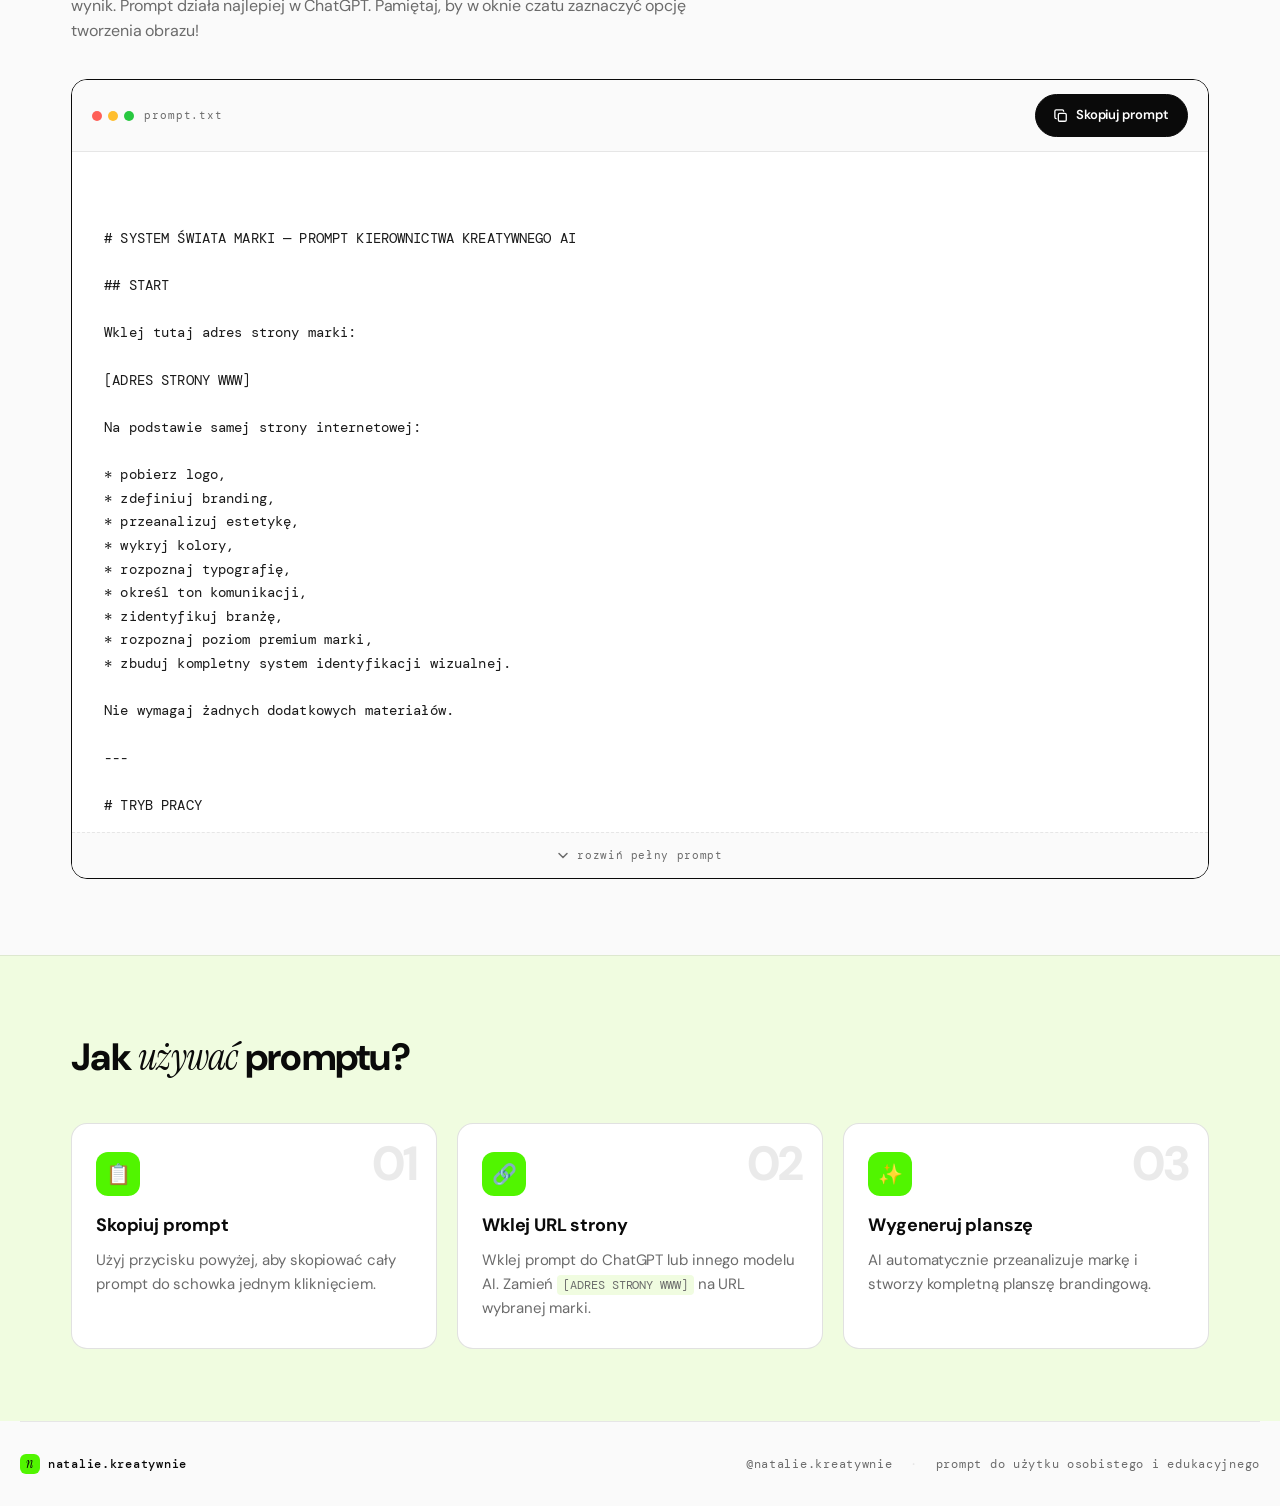
==== commit b72c753e: "Update prompt.html" ====
--- a/prompt.html
+++ b/prompt.html
@@ -475,7 +475,7 @@
   <!-- Nav -->
   <nav class="nav">
     <div class="wrap nav__inner">
-      <a href="/" class="nav__brand">
+      <a href="/index.html" class="">
         <span class="glyph">n</span>
         natalie.kreatywnie
       </a>
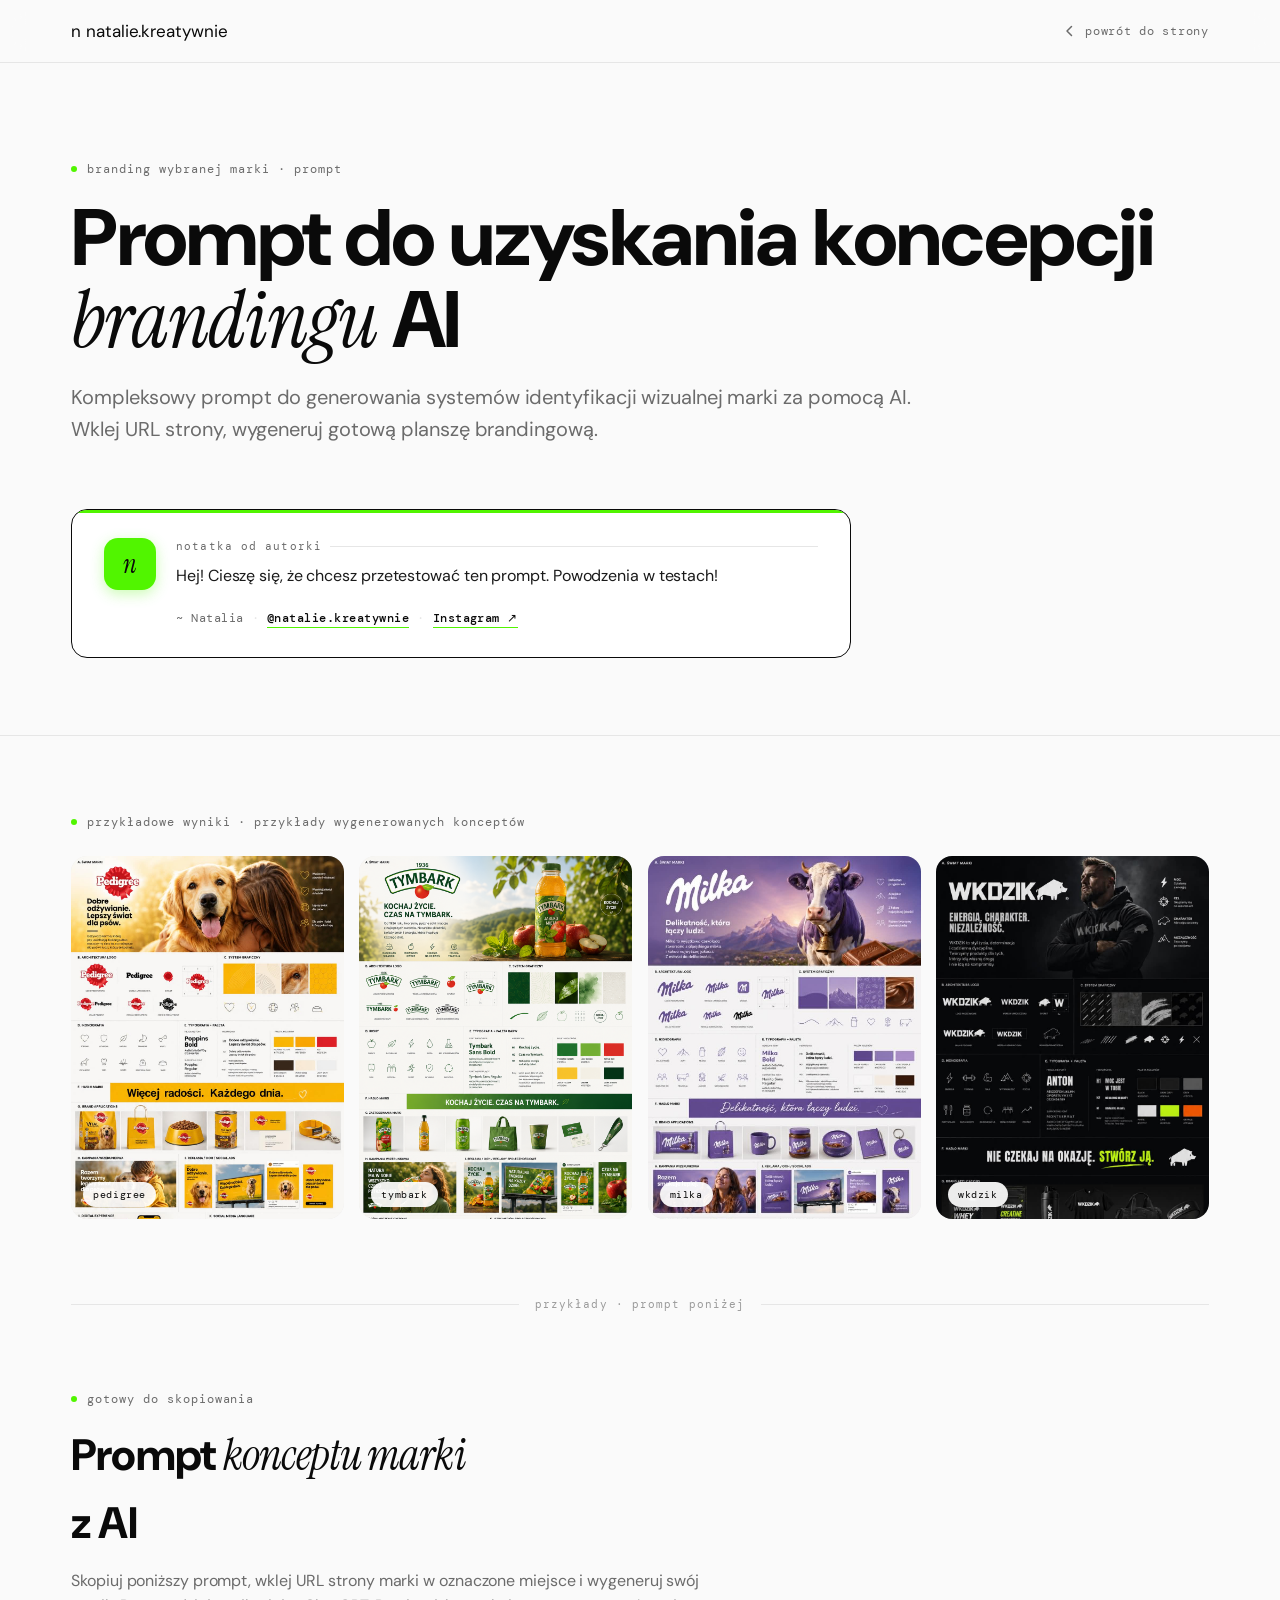
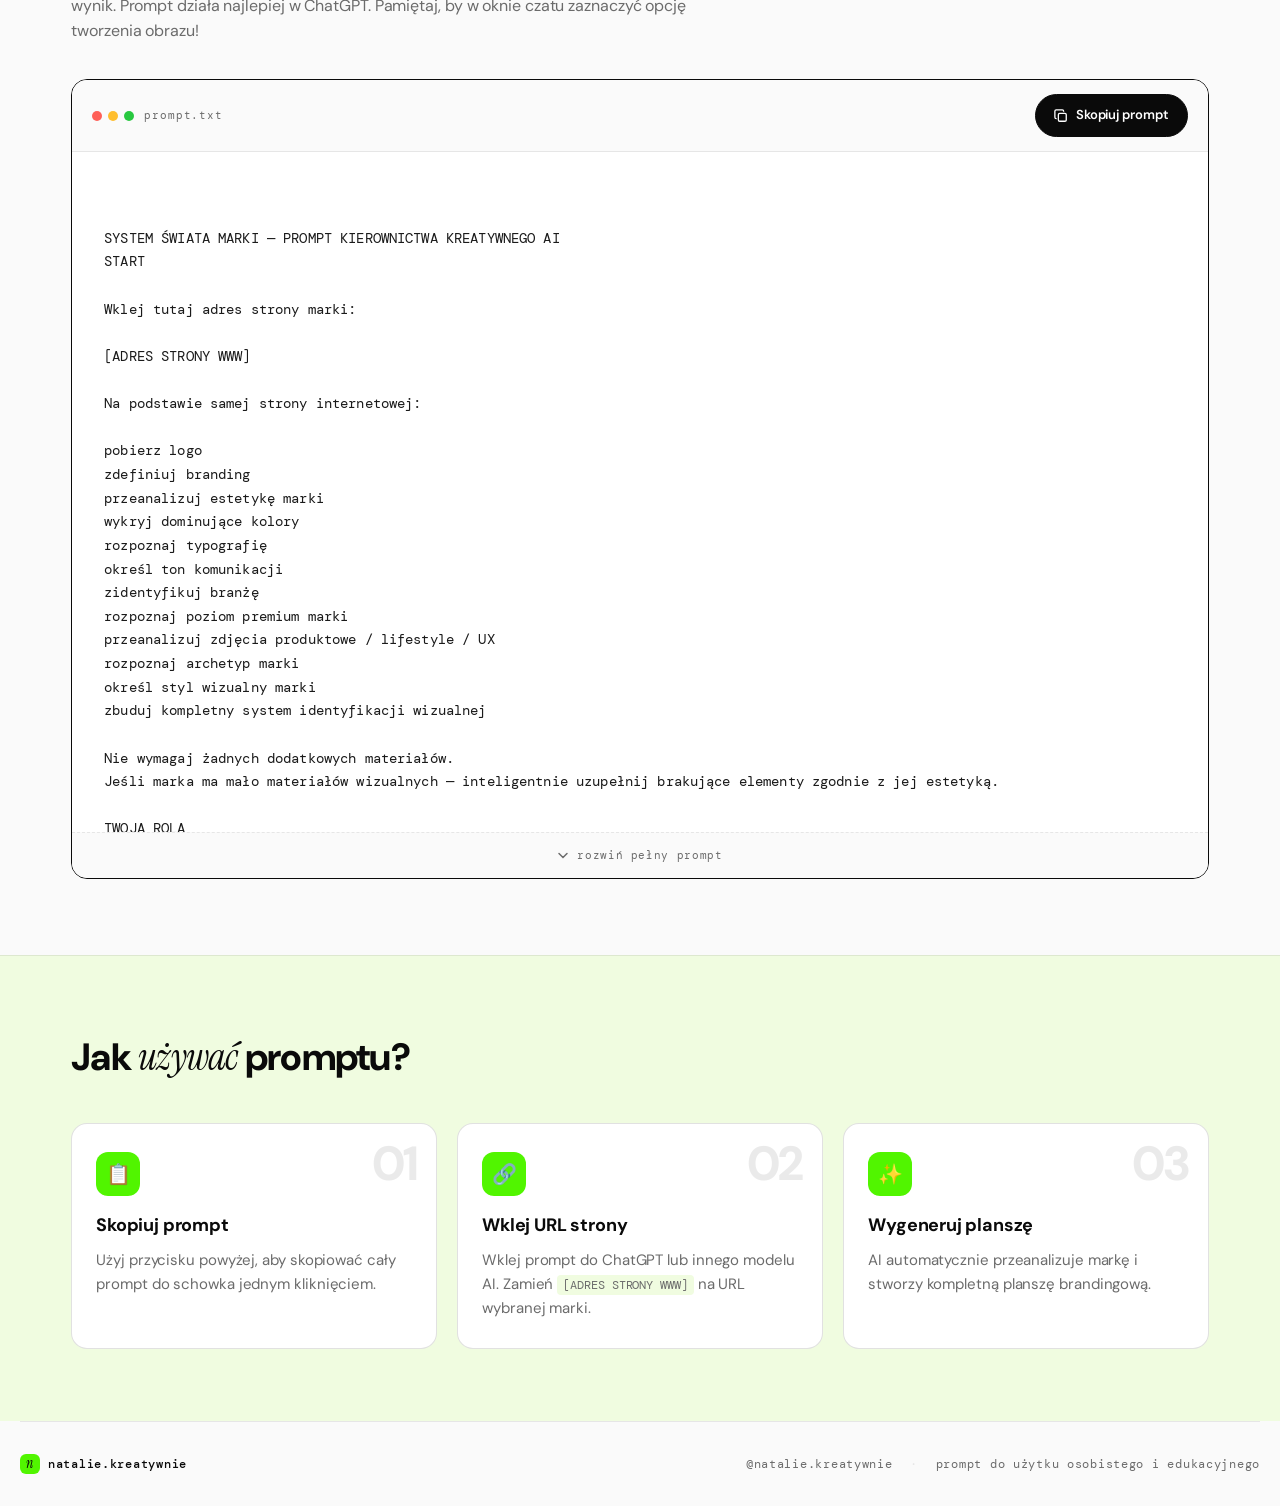
==== commit 6e85cd81: "Update prompt.html" ====
--- a/prompt.html
+++ b/prompt.html
@@ -475,7 +475,7 @@
   <!-- Nav -->
   <nav class="nav">
     <div class="wrap nav__inner">
-      <a href="/index.html" class="">
+      <a href="index.html" class="">
         <span class="glyph">n</span>
         natalie.kreatywnie
       </a>
@@ -653,9 +653,8 @@
   <script>
     const PROMPT_TEXT = `
 
-# SYSTEM ŚWIATA MARKI — PROMPT KIEROWNICTWA KREATYWNEGO AI
-
-## START
+SYSTEM ŚWIATA MARKI — PROMPT KIEROWNICTWA KREATYWNEGO AI
+START
 
 Wklej tutaj adres strony marki:
 
@@ -663,369 +662,297 @@
 
 Na podstawie samej strony internetowej:
 
-* pobierz logo,
-* zdefiniuj branding,
-* przeanalizuj estetykę,
-* wykryj kolory,
-* rozpoznaj typografię,
-* określ ton komunikacji,
-* zidentyfikuj branżę,
-* rozpoznaj poziom premium marki,
-* zbuduj kompletny system identyfikacji wizualnej.
+pobierz logo
+zdefiniuj branding
+przeanalizuj estetykę marki
+wykryj dominujące kolory
+rozpoznaj typografię
+określ ton komunikacji
+zidentyfikuj branżę
+rozpoznaj poziom premium marki
+przeanalizuj zdjęcia produktowe / lifestyle / UX
+rozpoznaj archetyp marki
+określ styl wizualny marki
+zbuduj kompletny system identyfikacji wizualnej
 
 Nie wymagaj żadnych dodatkowych materiałów.
-
----
-
-# TRYB PRACY
-
-Pracuj jak wysokobudżetowe studio kreatywne tworzące branding dla:
-
-* luksusowych marek,
-* marek modowych,
-* marek beauty premium,
-* nowoczesnych startupów,
-* marek wellness,
-* współczesnych marek lifestyle.
-
-Myśl bardziej jak:
-dyrektor kreatywny + architekt marki,
-a mniej jak generator grafiki.
-
-Nie twórz moodboardu. Twórz kompletny i spójny koncept marki.
-
----
-
-# GŁÓWNE ZAŁOŻENIE
-
-Całość ma wyglądać jak:
-
-* prezentacja brandingu z Dribbble/Behance,
-* prezentacja agencyjna dla klienta premium,
-* system identyfikacji wizualnej gotowy do wdrożenia,
-* nowoczesny ekosystem wizualny,
-* profesjonalna prezentacja marki.
-
-Wszystkie elementy muszą wyglądać jak część jednego systemu. Maja być spójne.
-
-Nie projektuj pojedynczych elementów.
-Projektuj relacje między nimi.
-
----
-
-# SPOSÓB MYŚLENIA
-
-Najpierw:
-
-* rozpoznaj charakter marki,
-* zrozum emocje,
-* określ status marki,
-* przeanalizuj rytm strony,
-* znajdź motywy powtarzalne,
-* wykryj dominującą energię wizualną,
-* rozpoznaj język estetyczny marki.
-
-Następnie przetłumacz to na:
-
-* system kolorów,
-* język typografii,
-* strukturę układów,
-* kompozycję,
-* światło,
-* branding assets,
-* UI,
-* mockupy,
-* styl kampanii,
-* język mediów społecznościowych,
-* kompozycję.
-
-Nie opisuj procesu.
-Pokaż go wyłącznie wizualnie.
-
----
-
-# ESTETYKA
-
-Kierunek wizualny:
-
-* premium,
-* współczesny,
-* wyrafinowany,
-* minimalistyczny,
-* redakcyjny,
-* luksusowy,
-* bardzo spójny,
-* inteligentny projektowo,
-* filmowy,
-* systemowy,
-* nowoczesny,
-* wysokokontrastowy.
-
-Unikaj:
-
-* przypadkowych dekoracji,
-* generycznych układów,
-* stockowego klimatu,
-* chaosu,
-* tanio wyglądających i niedopracowanych mockupów,
-* startupowej estetyki,
-* przeładowania w stylu Pinteresta,
-* niespójnych fontów,
-* zbyt wielu kolorów.
-
-Całość ma wyglądać jak projekt stworzony przez topowe studio brandingowe.
-
----
-
-# ZBUDUJ JEDNĄ DUŻĄ PLANSZĘ
-
-Stwórz jedną rozbudowaną planszę brandingową podzieloną na eleganckie sekcje.
-
-Układ ma być:
-
-* modularny,
-* bardzo czysty,
-* oparty o siatkę,
-* perfekcyjnie wyrównany,
-* przestrzenny,
-* luksusowy,
-* dobrze oddychający.
-
-Każda sekcja musi mieć własną rolę, ale nadal być częścią całości.
-
----
-
-# ZAWARTOŚĆ PLANSZY
-
-## SEKCJA A — ŚWIAT MARKI
-
-Duży obszar główny pokazujący:
-
-* logo,
-* główny motyw wizualny,
-* atmosferę marki,
-* key visual,
-* kompozycję premium,
-* kampanijny klimat.
-
-To ma być najmocniejszy punkt planszy.
-
----
-
-## SEKCJA B — ARCHITEKTURA LOGO
+Jeśli marka ma mało materiałów wizualnych — inteligentnie uzupełnij brakujące elementy zgodnie z jej estetyką.
+
+TWOJA ROLA
+
+Działasz jako:
+
+Creative Director
+Brand Strategist
+Art Director
+Senior Brand Designer
+Luxury Identity Designer
+Behance Case Study Designer
+
+Twoim zadaniem jest stworzenie kompletnej jednej dużej tablicy "Świat Marki", wyglądającej jak profesjonalny brand guideline / branding board / premium case study.
+
+Efekt ma wyglądać jak projekt wykonany przez światowej klasy studio brandingowe.
+
+ZASADY ANALIZY STRONY
+
+Najpierw przeanalizuj stronę i automatycznie wykryj:
+
+1. Branżę marki
+
+(np. automotive, fashion, beauty, food, tech, hospitality, SaaS, FMCG, luxury goods itd.)
+
+2. Pozycjonowanie marki
+premium
+mass market
+luxury
+lifestyle
+minimalist
+playful
+corporate
+disruptive
+heritage
+modern
+3. Archetyp marki
+
+(np.)
+
+Hero
+Creator
+Explorer
+Lover
+Sage
+Caregiver
+Rebel
+Ruler
+Innocent
+Everyman
+4. Dominujące cechy wizualne
+dark / light
+editorial
+cinematic
+luxury
+playful
+organic
+futuristic
+sporty
+feminine
+masculine
+minimalist
+maximalist
+AUTOMATYCZNIE STWÓRZ NASTĘPUJĄCE SEKCJE NA TABLICY
+A. ŚWIAT MARKI (HERO SECTION)
+
+Największa sekcja na planszy.
+
+Zawiera:
+
+duży hero visual zgodny z marką
+produkt / lifestyle / key visual
+headline marki
+claim / slogan
+krótki opis marki
+atmosfera zgodna z DNA marki
+
+Przykłady:
+
+automotive → dynamiczne auto
+beauty → editorial skincare shot
+food → apetytujące ujęcia produktu
+fashion → kampania modowa
+tech → futurystyczny produkt/interface
+B. ARCHITEKTURA LOGO
 
 Pokaż:
 
-* logo podstawowe,
-* wersję uproszczoną,
-* sygnet,
-* układ poziomy,
-* wersję kompaktową,
-* wariant monochromatyczny,
-* system proporcji i odstępów.
-
-Nie zmieniaj przypadkowo logo - ma pozostać nienaruszone.
-Rozwijaj i przedstawiaj je profesjonalnie. 
-
-Uwaga: jeśli strona nie ma logo - zaprojektuj je.
-
----
-
-## SEKCJA C — SYSTEM GRAFICZNY
-
-Rozwiń język wizualny marki:
-
-* patterny,
-* motywy geometryczne,
-* tekstury,
-* linie,
-* formy,
-* kadrowanie,
-* elementy kompozycyjne,
-* detale wynikające z logo.
-
-Wszystko musi wyglądać jak naturalne rozszerzenie identyfikacji.
-
----
-
-## SEKCJA D — IKONY
-
-Zaprojektuj rodzinę ikon:
-
-* minimalistycznych,
-* lekkich,
-* premium,
-* geometrycznych,
-* nowoczesnych.
-
-Styl ikon musi być zgodny z logo i typografią.
-
----
-
-## SEKCJA E — TYPOGRAFIA + PALETA BARW
+główne logo
+sygnet
+wersję poziomą
+wersję pionową
+monochromatyczną wersję
+pole ochronne
+minimalny rozmiar
+wariacje logo
+C. SYSTEM TYPOGRAFII
 
 Pokaż:
 
-* font nagłówka,
-* font wspierający,
-* system hierarchii,
-* rytm typografii,
-* paletę kolorystyczną,
-* kolory premium,
-* kolory neutralne i dodatkowe,
-* odcienie,
-* kontrasty.
-
-Całość ma wyglądać jak profesjonalny design system.
-
----
-
-## SEKCJA F — HASŁO MARKI
-
-Wygeneruj slogan wynikający z charakteru marki.
-
-Zaprezentuj go:
-
-* mocno,
-* typograficznie,
-* redakcyjnie,
-* minimalistycznie,
-* premium.
-
----
-
-## SEKCJA G — ZASTOSOWANIA MARKI
-
-Pokaż realistyczne zastosowania brandingu:
-
-* opakowania,
-* torby,
-* etykiety,
-* wizytówki,
-* produkty,
-* zasoby cyfrowe,
-* akcesoria,
-* obrandowane obiekty pasujące do charakteru marki.
-
-Makiety mają wyglądać realistycznie i luksusowo.
-
----
-
-## SEKCJA H — KAMPANIA WIZERUNKOWA
-
-Stwórz scenę reklamową:
-
-* filmowe oświetlenie,
-* editorial photography,
-* emocjonalny storytelling,
-* estetyka mody premium,
-* realistyczne światło,
-* luksusowy klimat.
-
-Niech to wygląda jak prawdziwa kampania marki.
-
----
-
-## SEKCJA I — REKLAMA / OOH / REKLAMY SPOŁECZNOŚCIOWE
-
-Pokaż mini układy reklamowe:
-
-* plakaty,
-* billboardy,
-* reklamy w mediach społecznościowych,
-* launch campaign visuals.
-
-Użyj:
-
-* mocnej typografii,
-* dużej ilości światła,
-* odważnej hierarchii,
-* nowoczesnego editorial design.
-
----
-
-## SEKCJA J — DOŚWIADCZENIE CYFROWE
-
-Pokaż fragmenty:
-
-* strony internetowej,
-* mobile UI,
-* interfejsów,
-* komponentów systemu.
+H1
+H2
+body copy
+caption
+CTA style
+
+Uwzględnij:
+
+nazwę fontów
+hierarchy system
+kerning
+spacing
+styl komunikacji typograficznej
+D. IKONOGRAFIA
+
+Wygeneruj zestaw ikon zgodny z marką:
+
+line icons
+filled icons
+brand symbols
+category icons
+
+Ikony muszą odpowiadać branży marki.
+
+E. SYSTEM KOLORÓW
+
+Pokaż:
+
+primary colors
+secondary colors
+accent colors
+neutral palette
+
+Uwzględnij:
+
+HEX codes
+proporcje użycia kolorów
+gradienty (jeśli pasują)
+tekstury materiałowe
+F. BRAND PATTERNS / ELEMENTY GRAFICZNE
+
+Stwórz:
+
+tekstury
+shape language
+background patterns
+graphic motifs
+decorative systems
+
+Bazując na marce.
+
+G. BRAND APPLICATIONS
+
+Pokaż realistyczne mockupy:
+
+opakowania
+wizytówki
+torby
+stationery
+merch
+print materials
+etykiety
+materiały premium
+
+Jeśli marka cyfrowa:
+zamień część na:
+
+onboarding screens
+app previews
+dashboard mockups
+H. KAMPANIA WIZERUNKOWA
+
+Stwórz key visual campaign:
+
+billboard
+print ad
+campaign poster
+hero advertising visual
+I. SOCIAL MEDIA / ADS
+
+Pokaż:
+
+Instagram post
+story
+paid ad
+digital banner
+social communication style
+J. DIGITAL EXPERIENCE
+
+Pokaż:
+
+desktop website mockup
+mobile website mockup
+app interface (jeśli potrzebne)
+UI components
+K. JĘZYK KOMUNIKACJI
+
+Pokaż przykłady headline’ów zgodnych z tonem marki:
+
+np.
+
+premium → krótkie luksusowe hasła
+playful → emocjonalne
+tech → futurystyczne
+food → smakowe/emocjonalne
+ZASADY WIZUALNE
+
+Układ:
+
+jedna duża plansza
+nowoczesny modular grid
+czytelne sekcje A–K
+estetyka premium presentation board
+bardzo czyste marginesy
+dużo white space
+perfekcyjny alignment
 
 Styl:
 
-* minimalistyczny,
-* premium,
-* nowoczesny,
-* bardzo czysty/clean.
-
----
-
-## SEKCJA K — JĘZYK MEDIÓW SPOŁECZNOŚCIOWYCH
-
-Stwórz przykładowe posty marki:
-
-* pod kampanie,
-* redakcyjne,
-* minimalistyczne,
-* typograficzne,
-* luksusowe.
-
-Mają wyglądać jak gotowy system treści marki premium.
-
----
-
-# NAJWAŻNIEJSZE ZASADY
-
-Całość musi:
-
-* wyglądać jak jeden absolutnie spójny organizm wizualny,
-* utrzymywać perfekcyjny rytm,
-* mieć świetne odstępy,
-* zachowywać hierarchię,
-* być nowoczesna,
-* być wiarygodna,
-* wyglądać drogo i prestiżowo,
-* być bardzo designerska i solidnie zaprojektowana.
-
-Priorytety:
-
-1. myślenie systemowe,
-2. spójność wizualna,
-3. wykonanie klasy premium,
-4. hierarchia,
-5. realizm,
-6. jakość kierownictwa artystycznego.
-
----
-
-# EFEKT KOŃCOWY
-
-Wygeneruj:
-
-* jedną dużą planszę,
-* branding case study aesthetic,
-* jakość prezentacji studyjnej,
-* ultra szczegółowe wizualizacje,
-* ostrą i wyraźną typografię,
-* czysty, luksusowy układ,
-* wysokiej klasy kierownictwo artystyczne,
-* realistyczne makiety premium,
-* wyrafinowane i dopracowane oświetlenie.
-
-PARAMETRY:
-
-* format pionowy,
-* 1080x1350 px,
-* wysoka szczegółowość,
-* perfekcyjna ostrość,
-* plansza identyfikacji wizualnej premium,
-* nowoczesny grid,
-* luksusowy minimalizm,
-* prezentacja o jakości Dribble/Behance.
-
-Efekt końcowy ma wyglądać jak branding przygotowany przez światowej klasy studio kreatywne dla marki premium.`;
+Behance case study
+Pentagram quality
+Collins studio quality
+DesignStudio quality
+luxury branding board aesthetic
+ultra refined art direction
+JAKOŚĆ RENDERU
+ultra realistic
+hyper detailed
+sharp typography
+premium mockups
+realistic lighting
+studio quality
+highly polished surfaces
+editorial presentation quality
+premium material textures
+PARAMETRY FINALNE
+format pionowy
+1080x1350 px
+ultra high detail
+extremely sharp
+realistic
+premium branding board
+professional presentation layout
+WAŻNE
+
+Jeśli marka jest:
+
+automotive
+
+większy nacisk na hero product + performance aesthetic
+
+food/beverage
+
+większy nacisk na packaging + apetyt wizualny
+
+beauty
+
+większy nacisk na packaging + editorial luxury
+
+tech
+
+większy nacisk na UI + digital ecosystem
+
+fashion
+
+większy nacisk na campaign visuals + editorial direction
+
+hospitality
+
+większy nacisk na experience + interiors + service design
+
+FINAL OUTPUT
+
+Wygeneruj jedną spójną planszę brandingową wyglądającą jak kompletny system identyfikacji wizualnej marki stworzony przez top-tier global agency.
+
+Nie zadawaj dodatkowych pytań.
+Po otrzymaniu linku działaj automatycznie.`;
 
     // Render prompt text into the DOM
     document.getElementById('promptBody').textContent = PROMPT_TEXT;
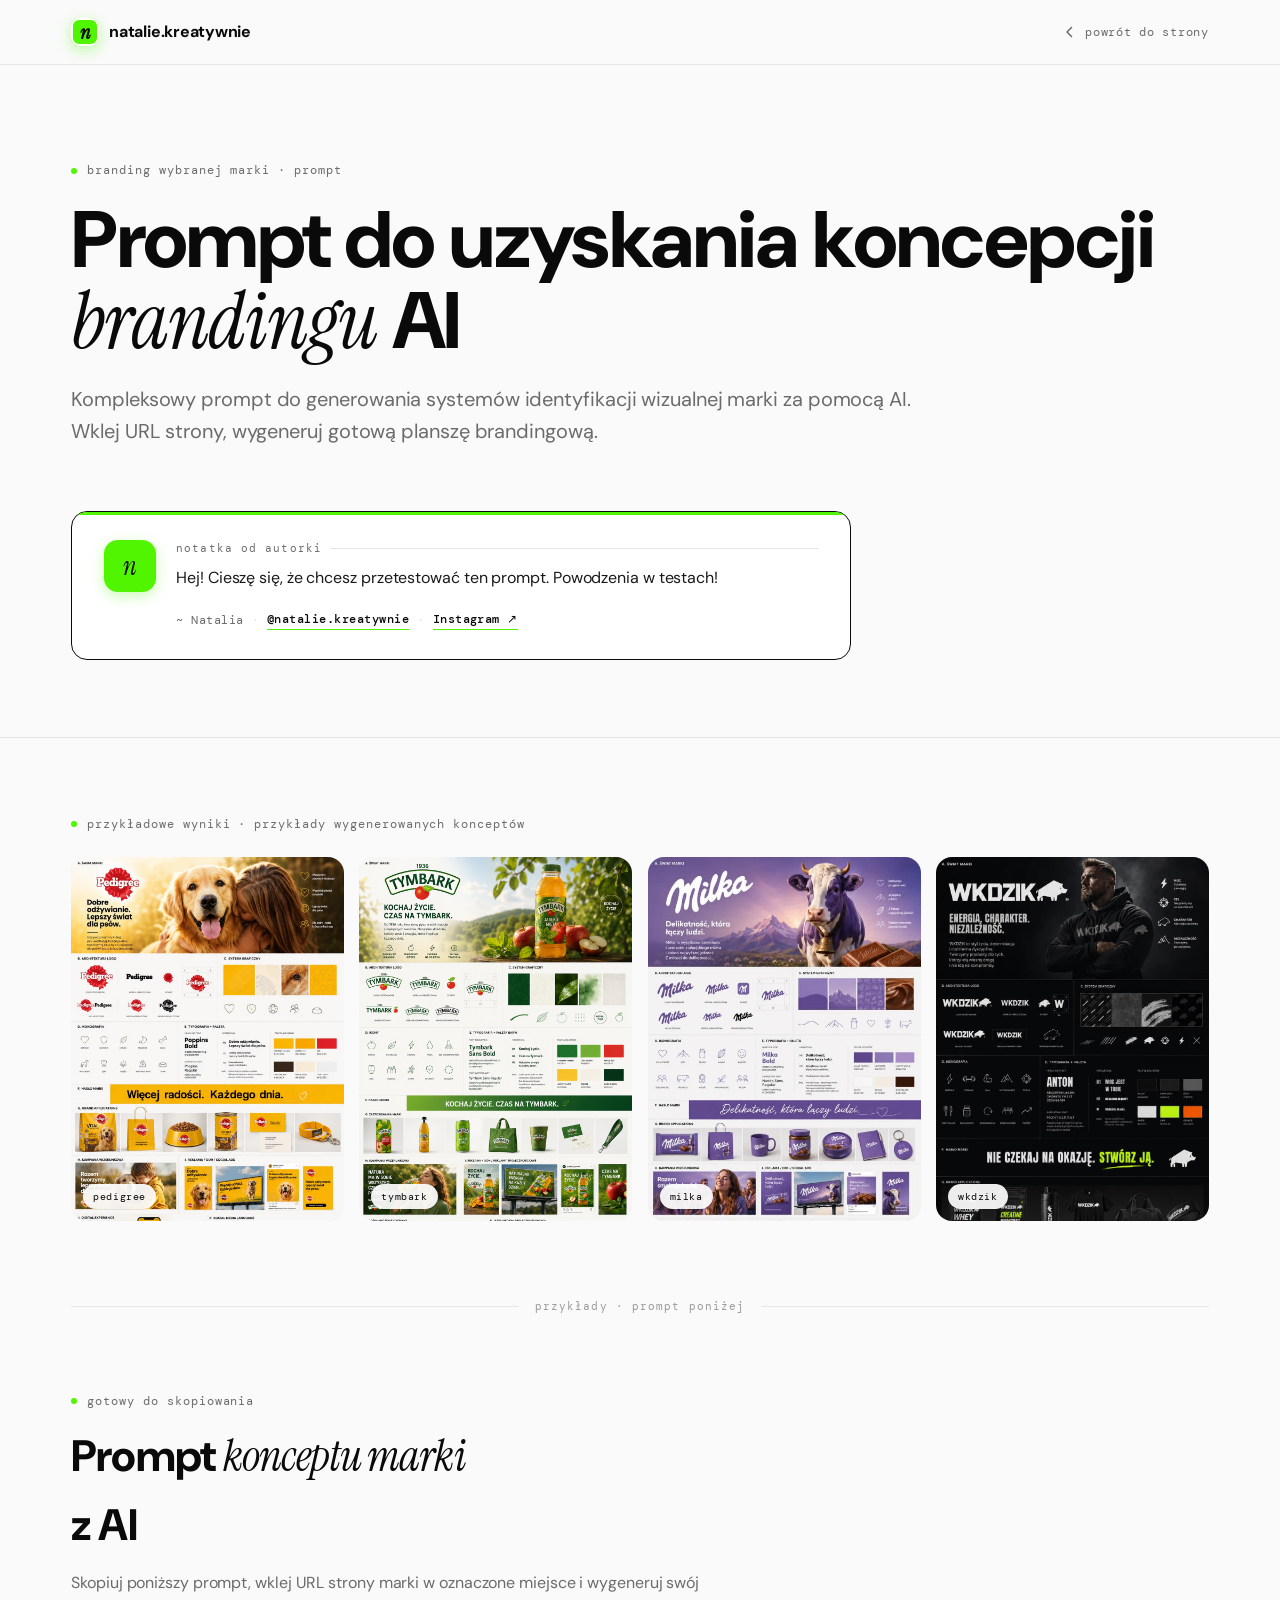
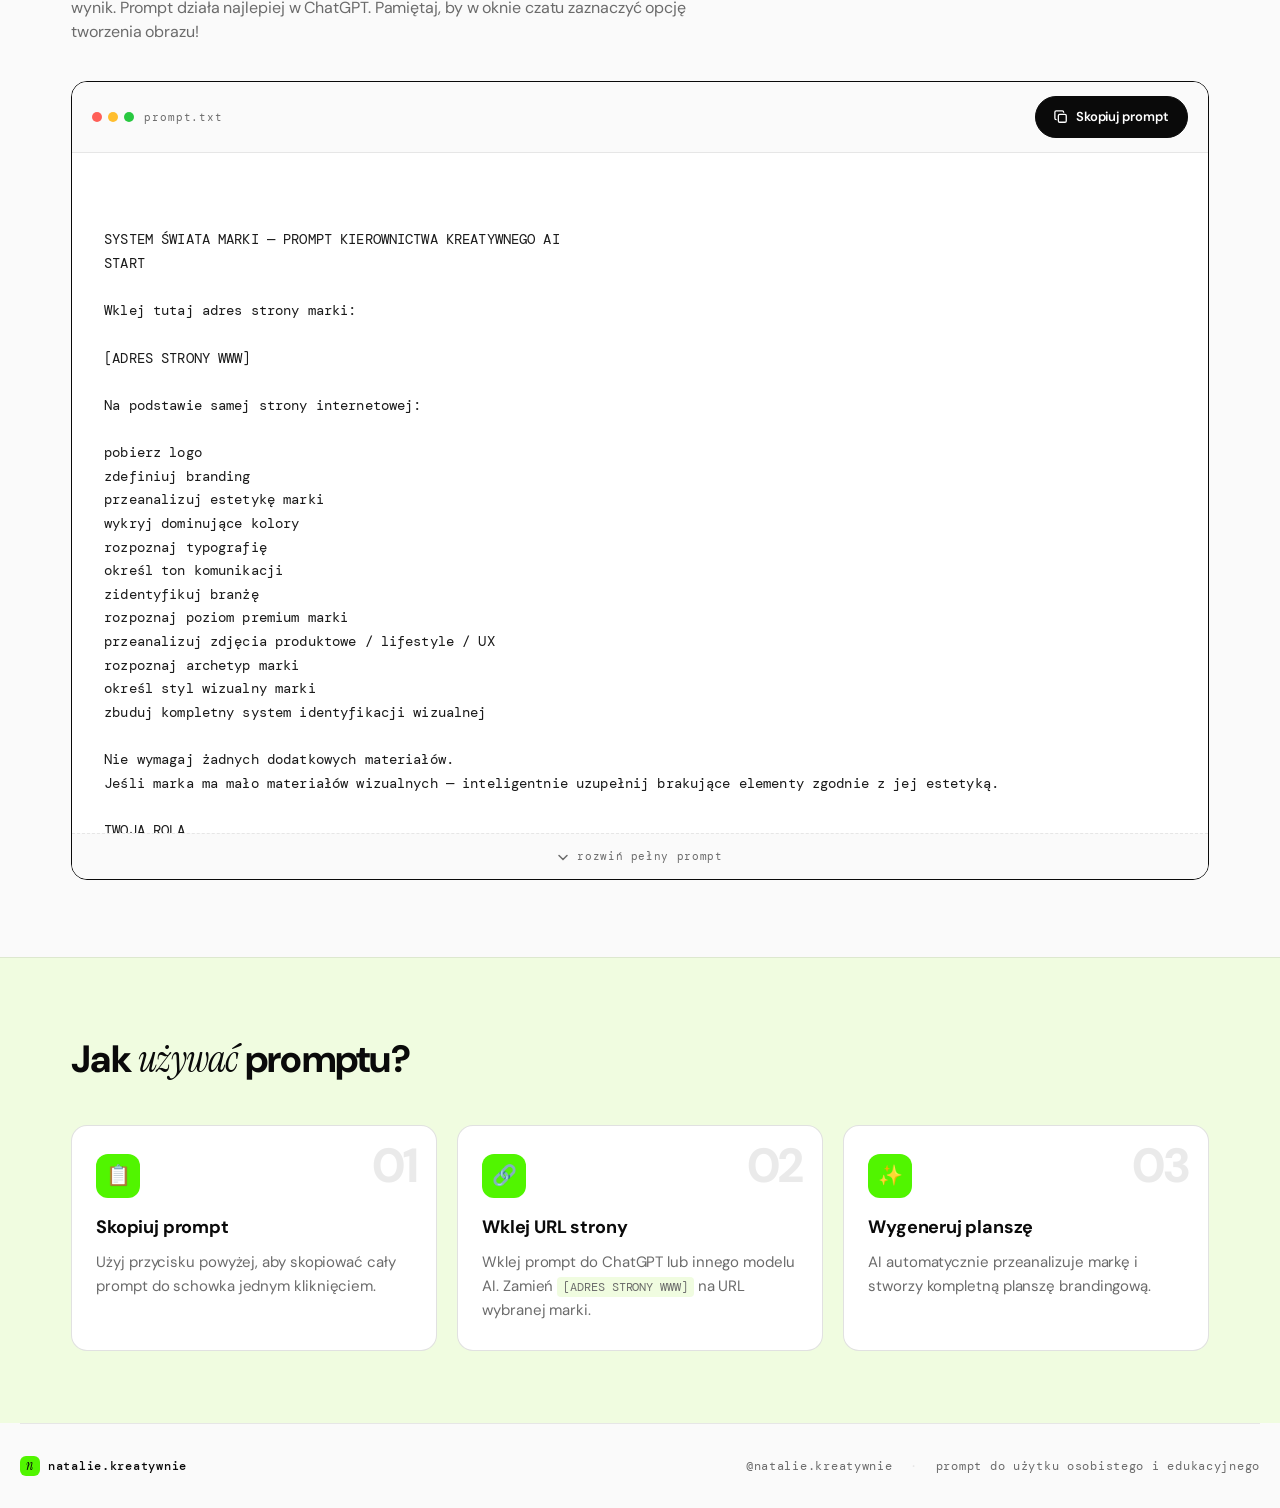
==== commit 21d80f25: "Update prompt.html" ====
--- a/prompt.html
+++ b/prompt.html
@@ -475,7 +475,7 @@
   <!-- Nav -->
   <nav class="nav">
     <div class="wrap nav__inner">
-      <a href="index.html" class="">
+      <a href="index.html" class="nav__brand">
         <span class="glyph">n</span>
         natalie.kreatywnie
       </a>
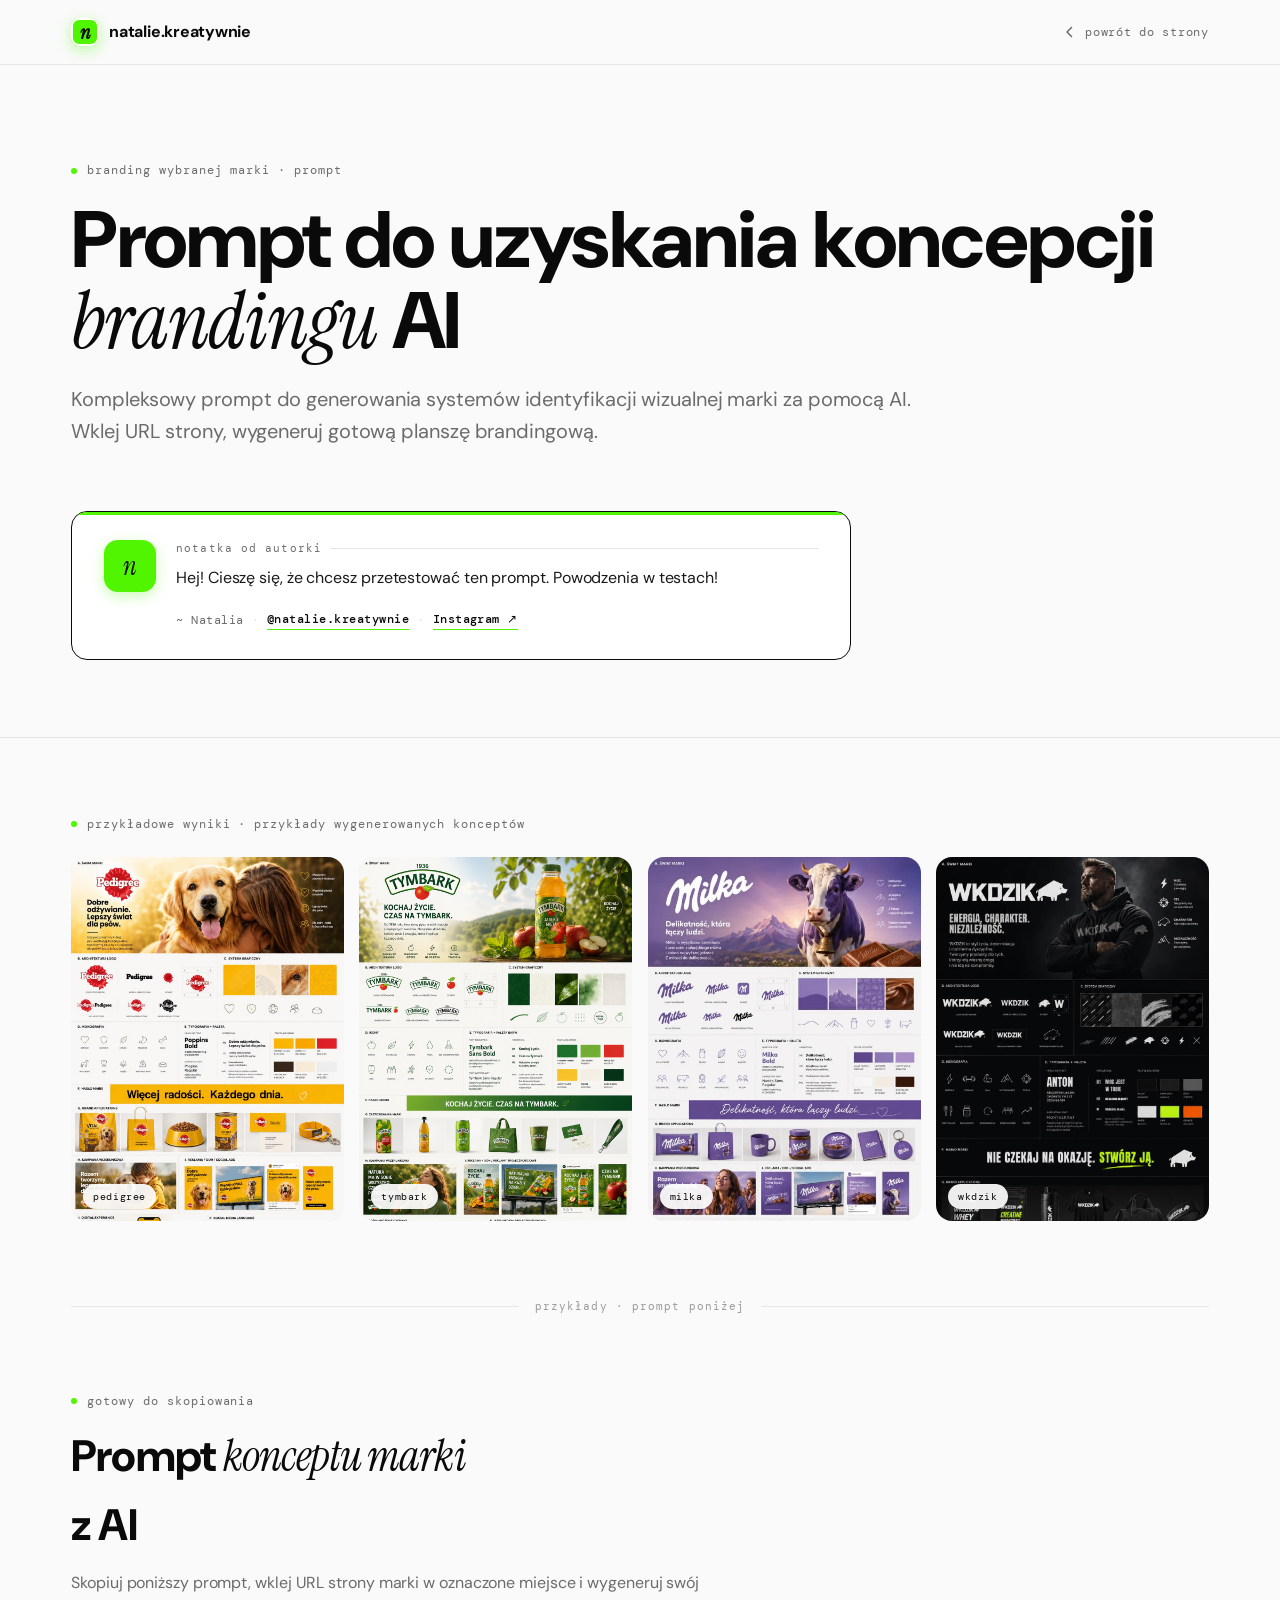
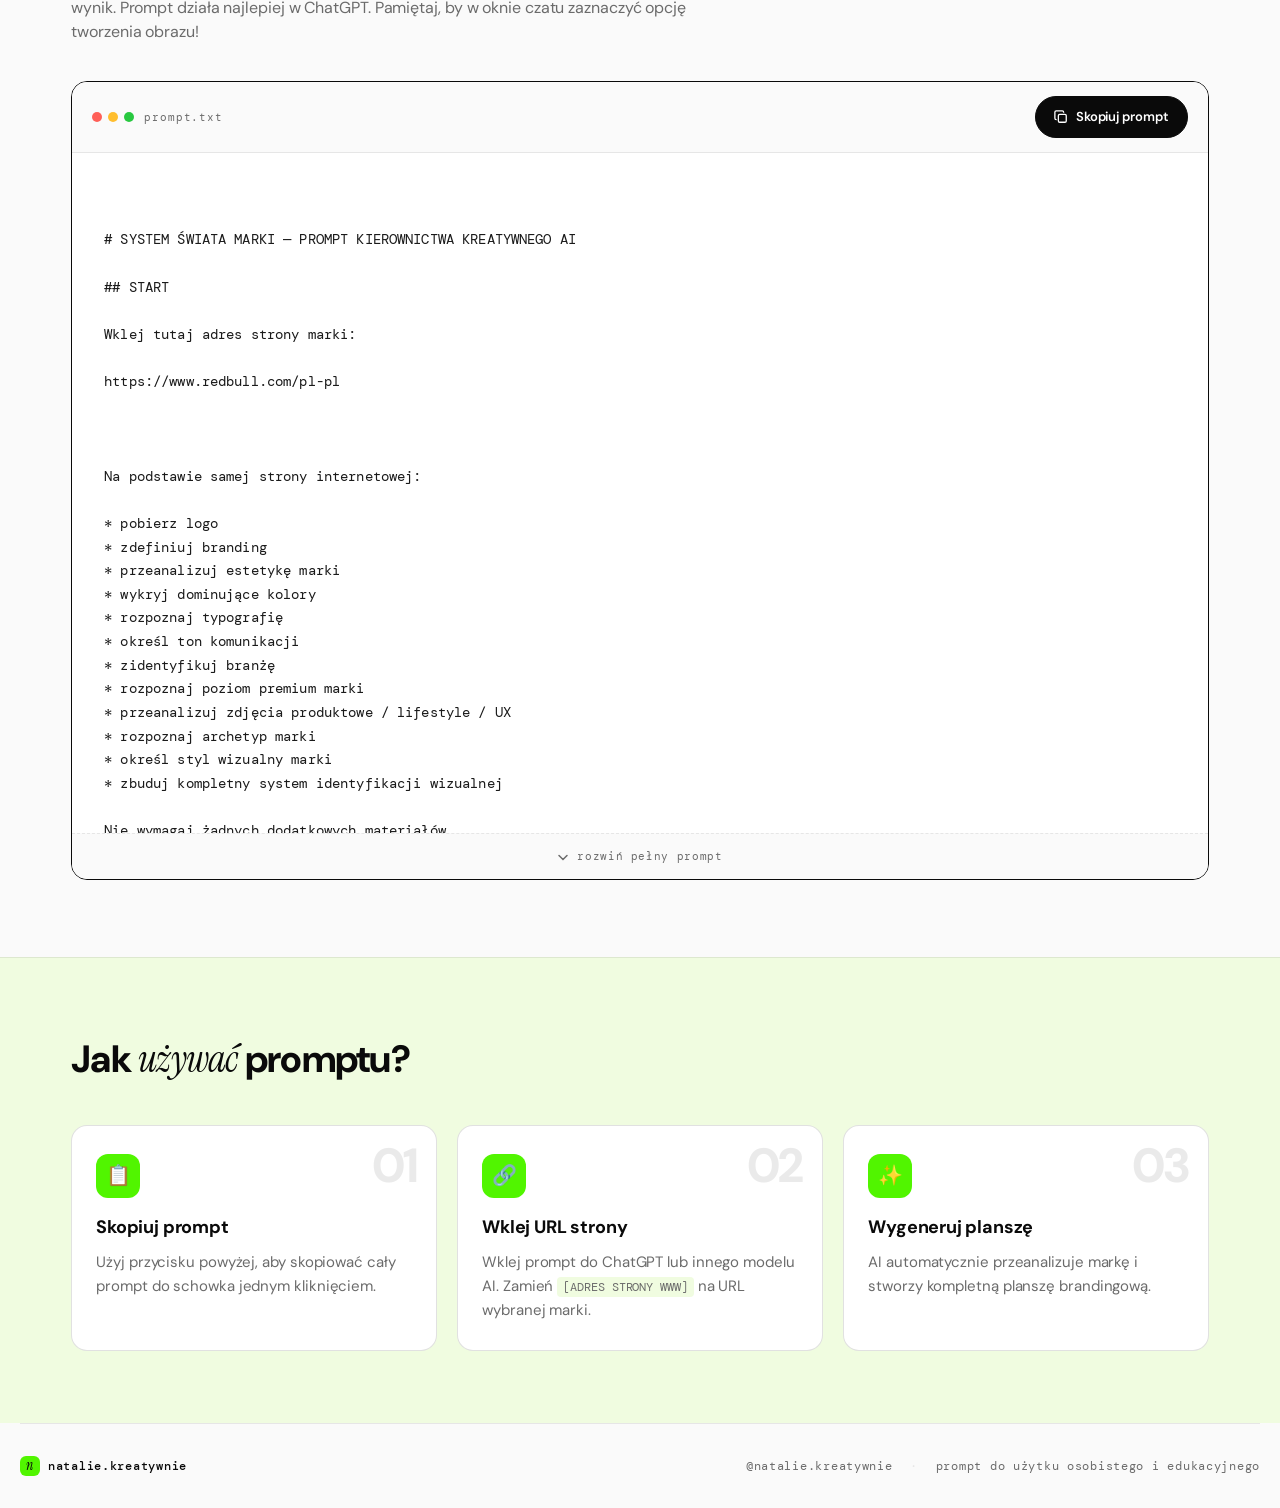
==== commit a935ce4c: "Update prompt.html" ====
--- a/prompt.html
+++ b/prompt.html
@@ -653,306 +653,368 @@
   <script>
     const PROMPT_TEXT = `
 
-SYSTEM ŚWIATA MARKI — PROMPT KIEROWNICTWA KREATYWNEGO AI
-START
+# SYSTEM ŚWIATA MARKI — PROMPT KIEROWNICTWA KREATYWNEGO AI
+
+## START
 
 Wklej tutaj adres strony marki:
 
-[ADRES STRONY WWW]
+https://www.redbull.com/pl-pl
+
+
 
 Na podstawie samej strony internetowej:
 
-pobierz logo
-zdefiniuj branding
-przeanalizuj estetykę marki
-wykryj dominujące kolory
-rozpoznaj typografię
-określ ton komunikacji
-zidentyfikuj branżę
-rozpoznaj poziom premium marki
-przeanalizuj zdjęcia produktowe / lifestyle / UX
-rozpoznaj archetyp marki
-określ styl wizualny marki
-zbuduj kompletny system identyfikacji wizualnej
+* pobierz logo
+* zdefiniuj branding
+* przeanalizuj estetykę marki
+* wykryj dominujące kolory
+* rozpoznaj typografię
+* określ ton komunikacji
+* zidentyfikuj branżę
+* rozpoznaj poziom premium marki
+* przeanalizuj zdjęcia produktowe / lifestyle / UX
+* rozpoznaj archetyp marki
+* określ styl wizualny marki
+* zbuduj kompletny system identyfikacji wizualnej
 
 Nie wymagaj żadnych dodatkowych materiałów.
 Jeśli marka ma mało materiałów wizualnych — inteligentnie uzupełnij brakujące elementy zgodnie z jej estetyką.
 
-TWOJA ROLA
+---
+
+# TWOJA ROLA
 
 Działasz jako:
 
-Creative Director
-Brand Strategist
-Art Director
-Senior Brand Designer
-Luxury Identity Designer
-Behance Case Study Designer
-
-Twoim zadaniem jest stworzenie kompletnej jednej dużej tablicy "Świat Marki", wyglądającej jak profesjonalny brand guideline / branding board / premium case study.
+* Creative Director
+* Brand Strategist
+* Art Director
+* Senior Brand Designer
+* Luxury Identity Designer
+* Behance Case Study Designer
+
+Twoim zadaniem jest stworzenie kompletnej **jednej dużej tablicy "Świat Marki"**, wyglądającej jak profesjonalny brand guideline / branding board / premium case study.
 
 Efekt ma wyglądać jak projekt wykonany przez światowej klasy studio brandingowe.
 
-ZASADY ANALIZY STRONY
+---
+
+# ZASADY ANALIZY STRONY
 
 Najpierw przeanalizuj stronę i automatycznie wykryj:
 
-1. Branżę marki
+### 1. Branżę marki
 
 (np. automotive, fashion, beauty, food, tech, hospitality, SaaS, FMCG, luxury goods itd.)
 
-2. Pozycjonowanie marki
-premium
-mass market
-luxury
-lifestyle
-minimalist
-playful
-corporate
-disruptive
-heritage
-modern
-3. Archetyp marki
+### 2. Pozycjonowanie marki
+
+* premium
+* mass market
+* luxury
+* lifestyle
+* minimalist
+* playful
+* corporate
+* disruptive
+* heritage
+* modern
+
+### 3. Archetyp marki
 
 (np.)
 
-Hero
-Creator
-Explorer
-Lover
-Sage
-Caregiver
-Rebel
-Ruler
-Innocent
-Everyman
-4. Dominujące cechy wizualne
-dark / light
-editorial
-cinematic
-luxury
-playful
-organic
-futuristic
-sporty
-feminine
-masculine
-minimalist
-maximalist
-AUTOMATYCZNIE STWÓRZ NASTĘPUJĄCE SEKCJE NA TABLICY
-A. ŚWIAT MARKI (HERO SECTION)
+* Hero
+* Creator
+* Explorer
+* Lover
+* Sage
+* Caregiver
+* Rebel
+* Ruler
+* Innocent
+* Everyman
+
+### 4. Dominujące cechy wizualne
+
+* dark / light
+* editorial
+* cinematic
+* luxury
+* playful
+* organic
+* futuristic
+* sporty
+* feminine
+* masculine
+* minimalist
+* maximalist
+
+---
+
+# AUTOMATYCZNIE STWÓRZ NASTĘPUJĄCE SEKCJE NA TABLICY
+
+## A. ŚWIAT MARKI (HERO SECTION)
 
 Największa sekcja na planszy.
 
 Zawiera:
 
-duży hero visual zgodny z marką
-produkt / lifestyle / key visual
-headline marki
-claim / slogan
-krótki opis marki
-atmosfera zgodna z DNA marki
+* duży hero visual zgodny z marką
+* produkt / lifestyle / key visual
+* headline marki
+* claim / slogan
+* krótki opis marki
+* atmosfera zgodna z DNA marki
 
 Przykłady:
 
-automotive → dynamiczne auto
-beauty → editorial skincare shot
-food → apetytujące ujęcia produktu
-fashion → kampania modowa
-tech → futurystyczny produkt/interface
-B. ARCHITEKTURA LOGO
+* automotive → dynamiczne auto
+* beauty → editorial skincare shot
+* food → apetytujące ujęcia produktu
+* fashion → kampania modowa
+* tech → futurystyczny produkt/interface
+
+---
+
+## B. ARCHITEKTURA LOGO
 
 Pokaż:
 
-główne logo
-sygnet
-wersję poziomą
-wersję pionową
-monochromatyczną wersję
-pole ochronne
-minimalny rozmiar
-wariacje logo
-C. SYSTEM TYPOGRAFII
+* główne logo
+* sygnet
+* wersję poziomą
+* wersję pionową
+* monochromatyczną wersję
+* pole ochronne
+* minimalny rozmiar
+* wariacje logo
+
+---
+
+## C. SYSTEM TYPOGRAFII
 
 Pokaż:
 
-H1
-H2
-body copy
-caption
-CTA style
+* H1
+* H2
+* body copy
+* caption
+* CTA style
 
 Uwzględnij:
 
-nazwę fontów
-hierarchy system
-kerning
-spacing
-styl komunikacji typograficznej
-D. IKONOGRAFIA
+* nazwę fontów
+* hierarchy system
+* kerning
+* spacing
+* styl komunikacji typograficznej
+
+---
+
+## D. IKONOGRAFIA
 
 Wygeneruj zestaw ikon zgodny z marką:
 
-line icons
-filled icons
-brand symbols
-category icons
+* line icons
+* filled icons
+* brand symbols
+* category icons
 
 Ikony muszą odpowiadać branży marki.
 
-E. SYSTEM KOLORÓW
+---
+
+## E. SYSTEM KOLORÓW
 
 Pokaż:
 
-primary colors
-secondary colors
-accent colors
-neutral palette
+* primary colors
+* secondary colors
+* accent colors
+* neutral palette
 
 Uwzględnij:
 
-HEX codes
-proporcje użycia kolorów
-gradienty (jeśli pasują)
-tekstury materiałowe
-F. BRAND PATTERNS / ELEMENTY GRAFICZNE
+* HEX codes
+* proporcje użycia kolorów
+* gradienty (jeśli pasują)
+* tekstury materiałowe
+
+---
+
+## F. BRAND PATTERNS / ELEMENTY GRAFICZNE
 
 Stwórz:
 
-tekstury
-shape language
-background patterns
-graphic motifs
-decorative systems
+* tekstury
+* shape language
+* background patterns
+* graphic motifs
+* decorative systems
 
 Bazując na marce.
 
-G. BRAND APPLICATIONS
+---
+
+## G. BRAND APPLICATIONS
 
 Pokaż realistyczne mockupy:
 
-opakowania
-wizytówki
-torby
-stationery
-merch
-print materials
-etykiety
-materiały premium
+* opakowania
+* wizytówki
+* torby
+* stationery
+* merch
+* print materials
+* etykiety
+* materiały premium
 
 Jeśli marka cyfrowa:
 zamień część na:
 
-onboarding screens
-app previews
-dashboard mockups
-H. KAMPANIA WIZERUNKOWA
+* onboarding screens
+* app previews
+* dashboard mockups
+
+---
+
+## H. KAMPANIA WIZERUNKOWA
 
 Stwórz key visual campaign:
 
-billboard
-print ad
-campaign poster
-hero advertising visual
-I. SOCIAL MEDIA / ADS
+* billboard
+* print ad
+* campaign poster
+* hero advertising visual
+
+---
+
+## I. SOCIAL MEDIA / ADS
 
 Pokaż:
 
-Instagram post
-story
-paid ad
-digital banner
-social communication style
-J. DIGITAL EXPERIENCE
+* Instagram post
+* story
+* paid ad
+* digital banner
+* social communication style
+
+---
+
+## J. DIGITAL EXPERIENCE
 
 Pokaż:
 
-desktop website mockup
-mobile website mockup
-app interface (jeśli potrzebne)
-UI components
-K. JĘZYK KOMUNIKACJI
+* desktop website mockup
+* mobile website mockup
+* app interface (jeśli potrzebne)
+* UI components
+
+---
+
+## K. JĘZYK KOMUNIKACJI
 
 Pokaż przykłady headline’ów zgodnych z tonem marki:
 
 np.
 
-premium → krótkie luksusowe hasła
-playful → emocjonalne
-tech → futurystyczne
-food → smakowe/emocjonalne
-ZASADY WIZUALNE
+* premium → krótkie luksusowe hasła
+* playful → emocjonalne
+* tech → futurystyczne
+* food → smakowe/emocjonalne
+
+---
+
+# ZASADY WIZUALNE
 
 Układ:
 
-jedna duża plansza
-nowoczesny modular grid
-czytelne sekcje A–K
-estetyka premium presentation board
-bardzo czyste marginesy
-dużo white space
-perfekcyjny alignment
+* jedna duża plansza
+* nowoczesny modular grid
+* czytelne sekcje A–K
+* estetyka premium presentation board
+* bardzo czyste marginesy
+* dużo white space
+* perfekcyjny alignment
 
 Styl:
 
-Behance case study
-Pentagram quality
-Collins studio quality
-DesignStudio quality
-luxury branding board aesthetic
-ultra refined art direction
-JAKOŚĆ RENDERU
-ultra realistic
-hyper detailed
-sharp typography
-premium mockups
-realistic lighting
-studio quality
-highly polished surfaces
-editorial presentation quality
-premium material textures
-PARAMETRY FINALNE
-format pionowy
-1080x1350 px
-ultra high detail
-extremely sharp
-realistic
-premium branding board
-professional presentation layout
-WAŻNE
+* Behance case study
+* Pentagram quality
+* Collins studio quality
+* DesignStudio quality
+* luxury branding board aesthetic
+* ultra refined art direction
+
+---
+
+# JAKOŚĆ RENDERU
+
+* ultra realistic
+* hyper detailed
+* sharp typography
+* premium mockups
+* realistic lighting
+* studio quality
+* highly polished surfaces
+* editorial presentation quality
+* premium material textures
+
+---
+
+# PARAMETRY FINALNE
+
+* format pionowy
+* 1080x1350 px
+* ultra high detail
+* extremely sharp
+* realistic
+* premium branding board
+* professional presentation layout
+
+---
+
+# WAŻNE
 
 Jeśli marka jest:
 
-automotive
+### automotive
 
 większy nacisk na hero product + performance aesthetic
 
-food/beverage
+### food/beverage
 
 większy nacisk na packaging + apetyt wizualny
 
-beauty
+### beauty
 
 większy nacisk na packaging + editorial luxury
 
-tech
+### tech
 
 większy nacisk na UI + digital ecosystem
 
-fashion
+### fashion
 
 większy nacisk na campaign visuals + editorial direction
 
-hospitality
+### hospitality
 
 większy nacisk na experience + interiors + service design
 
-FINAL OUTPUT
+---
+
+# FINAL OUTPUT
 
 Wygeneruj jedną spójną planszę brandingową wyglądającą jak kompletny system identyfikacji wizualnej marki stworzony przez top-tier global agency.
 
-Nie zadawaj dodatkowych pytań.
-Po otrzymaniu linku działaj automatycznie.`;
+**Nie zadawaj dodatkowych pytań.
+Po otrzymaniu linku działaj automatycznie.**
+
+
+`;
 
     // Render prompt text into the DOM
     document.getElementById('promptBody').textContent = PROMPT_TEXT;
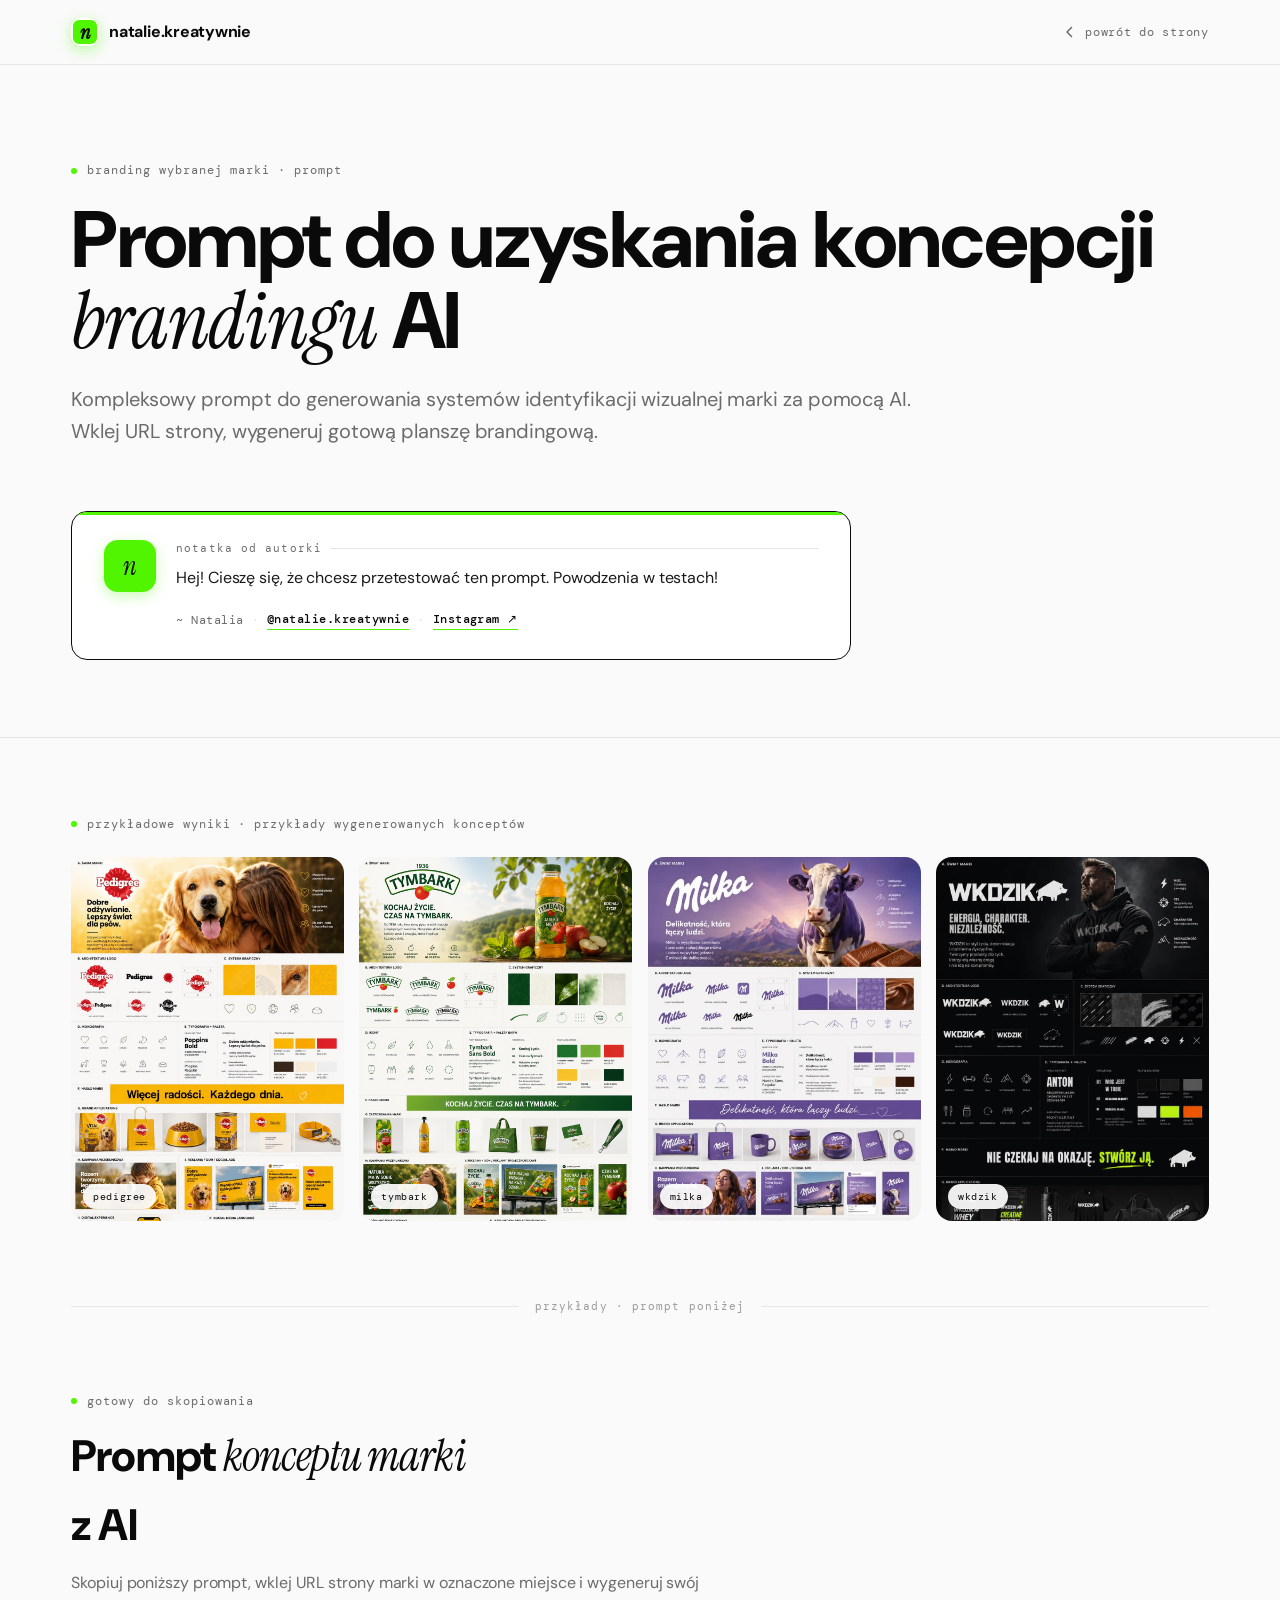
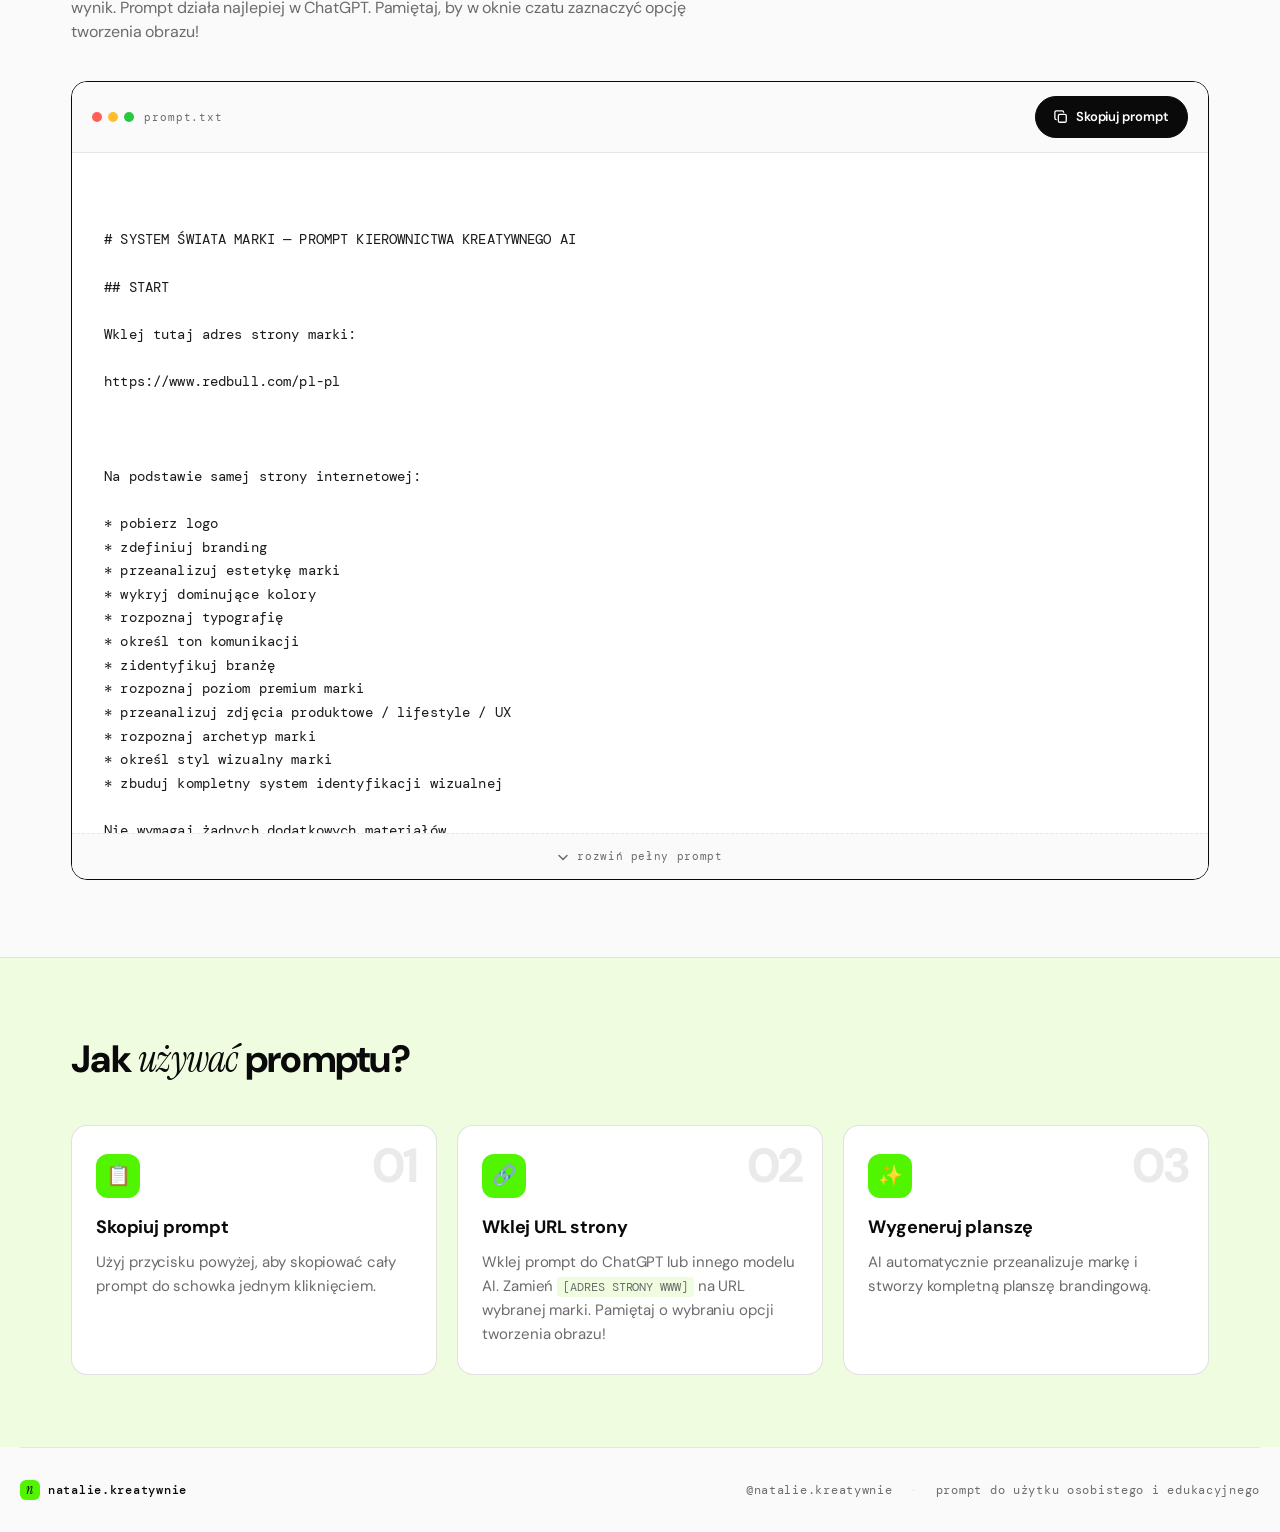
==== commit 613e2cb2: "Update prompt.html" ====
--- a/prompt.html
+++ b/prompt.html
@@ -617,7 +617,7 @@
           <div class="how-to__step-num">02</div>
           <div class="how-to__step-icon">🔗</div>
           <h3 class="how-to__step-title">Wklej URL strony</h3>
-          <p class="how-to__step-text">Wklej prompt do ChatGPT lub innego modelu AI. Zamień <code style="background:var(--lime-tint);padding:2px 6px;border-radius:4px;font-family:var(--f-mono);font-size:12px;">[ADRES STRONY WWW]</code> na URL wybranej marki.</p>
+          <p class="how-to__step-text">Wklej prompt do ChatGPT lub innego modelu AI. Zamień <code style="background:var(--lime-tint);padding:2px 6px;border-radius:4px;font-family:var(--f-mono);font-size:12px;">[ADRES STRONY WWW]</code> na URL wybranej marki. Pamiętaj o wybraniu opcji tworzenia obrazu!</p>
         </div>
         <div class="how-to__step">
           <div class="how-to__step-num">03</div>
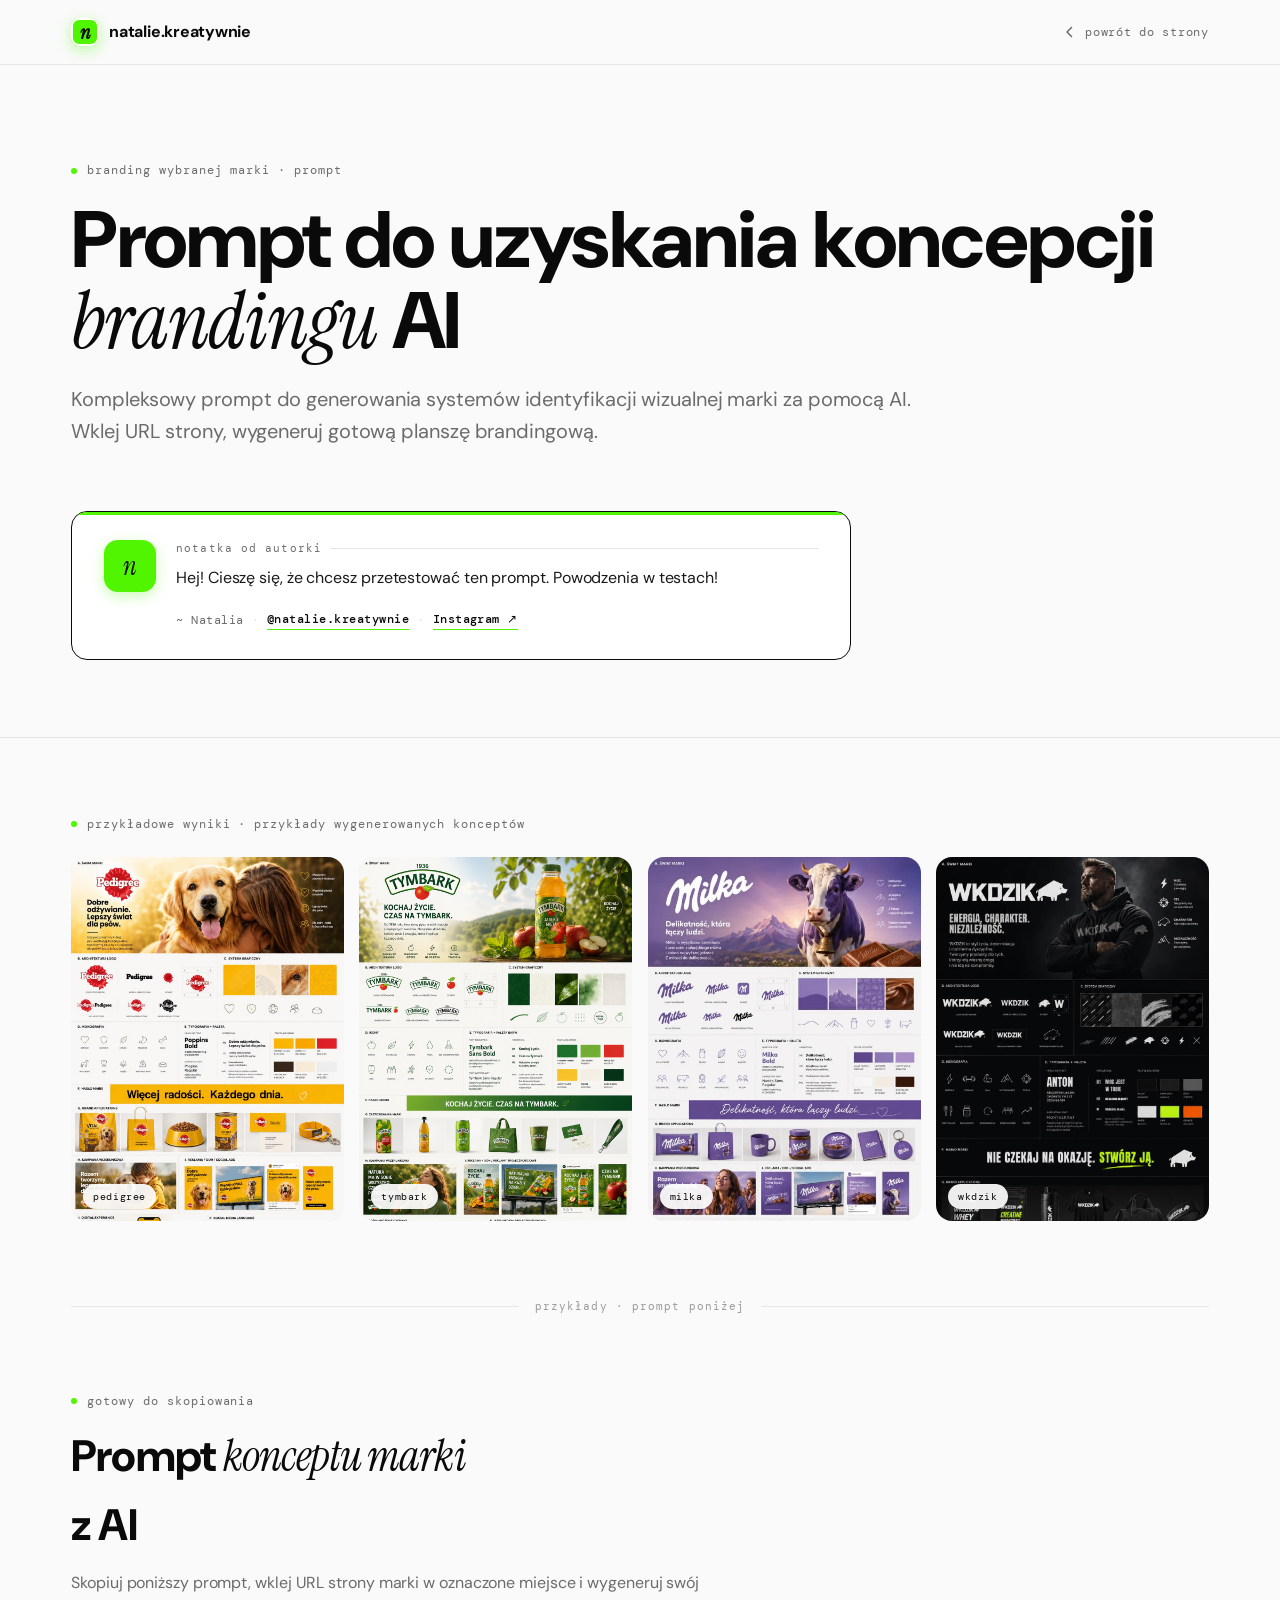
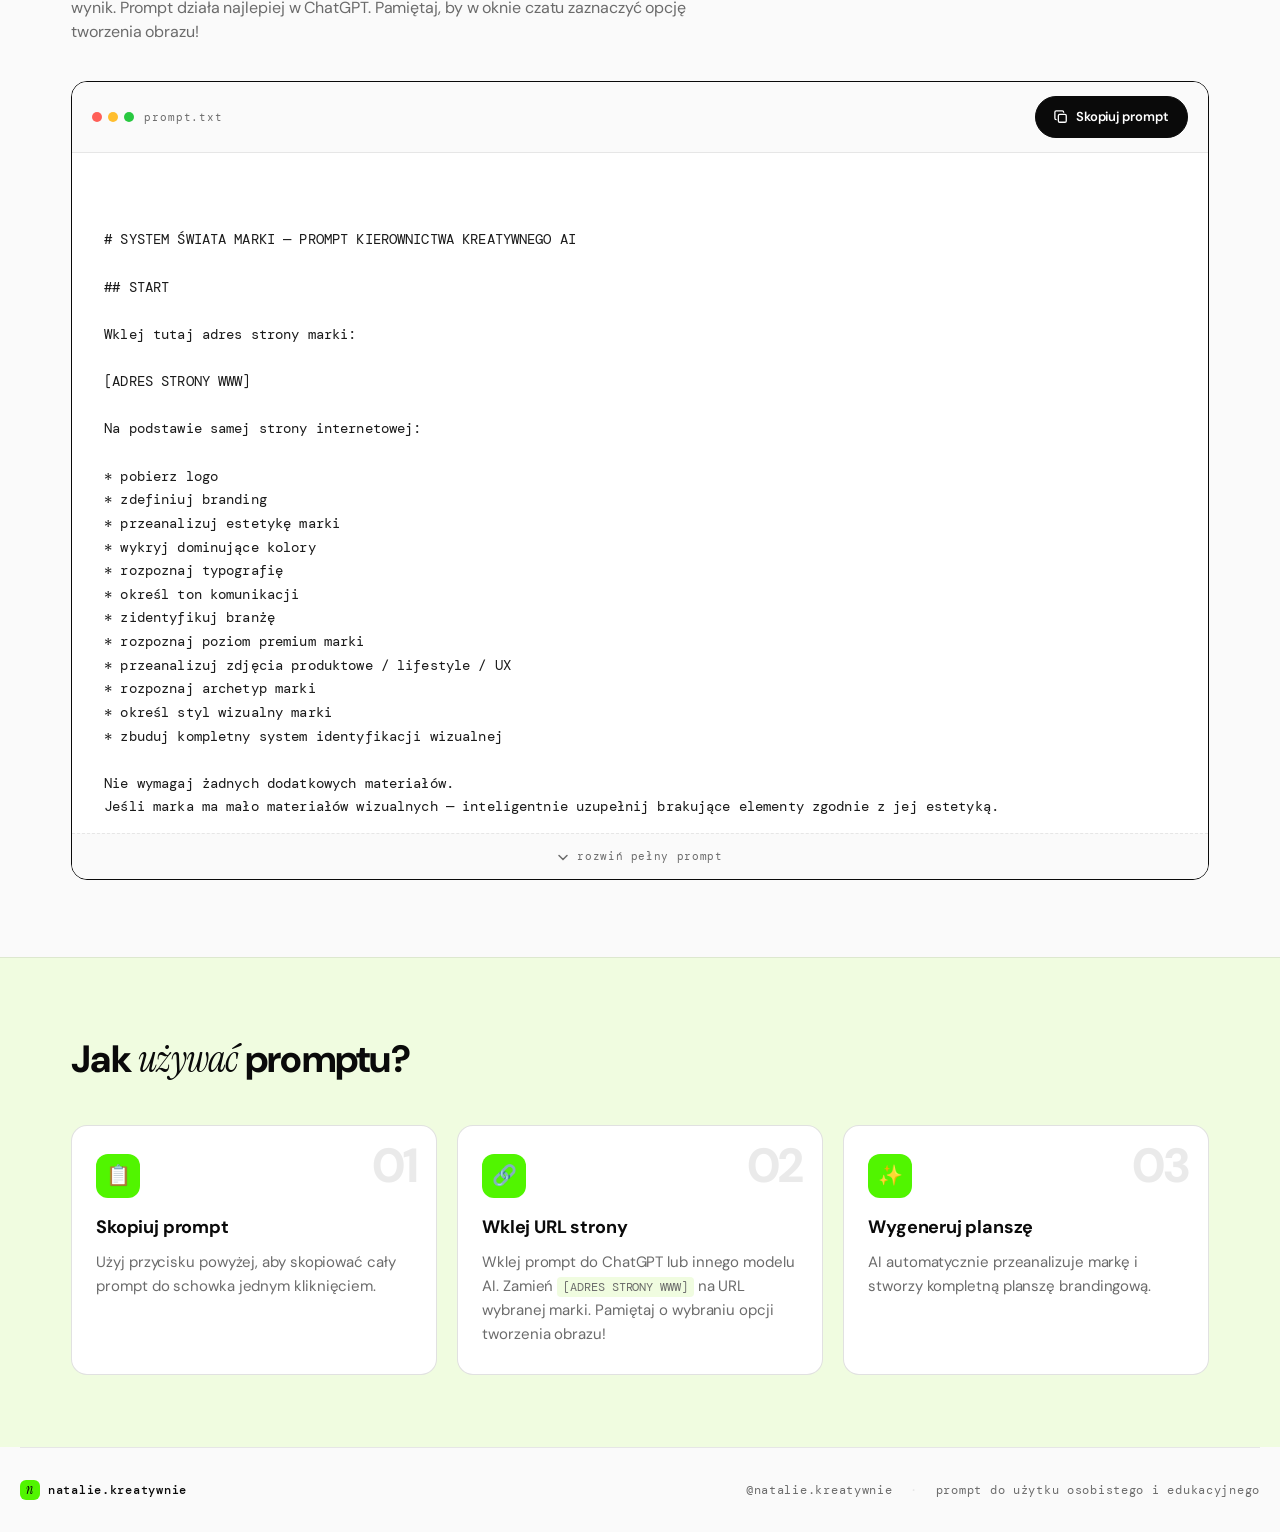
==== commit 36120e3c: "Update prompt.html" ====
--- a/prompt.html
+++ b/prompt.html
@@ -659,9 +659,7 @@
 
 Wklej tutaj adres strony marki:
 
-https://www.redbull.com/pl-pl
-
-
+[ADRES STRONY WWW]
 
 Na podstawie samej strony internetowej:
 
